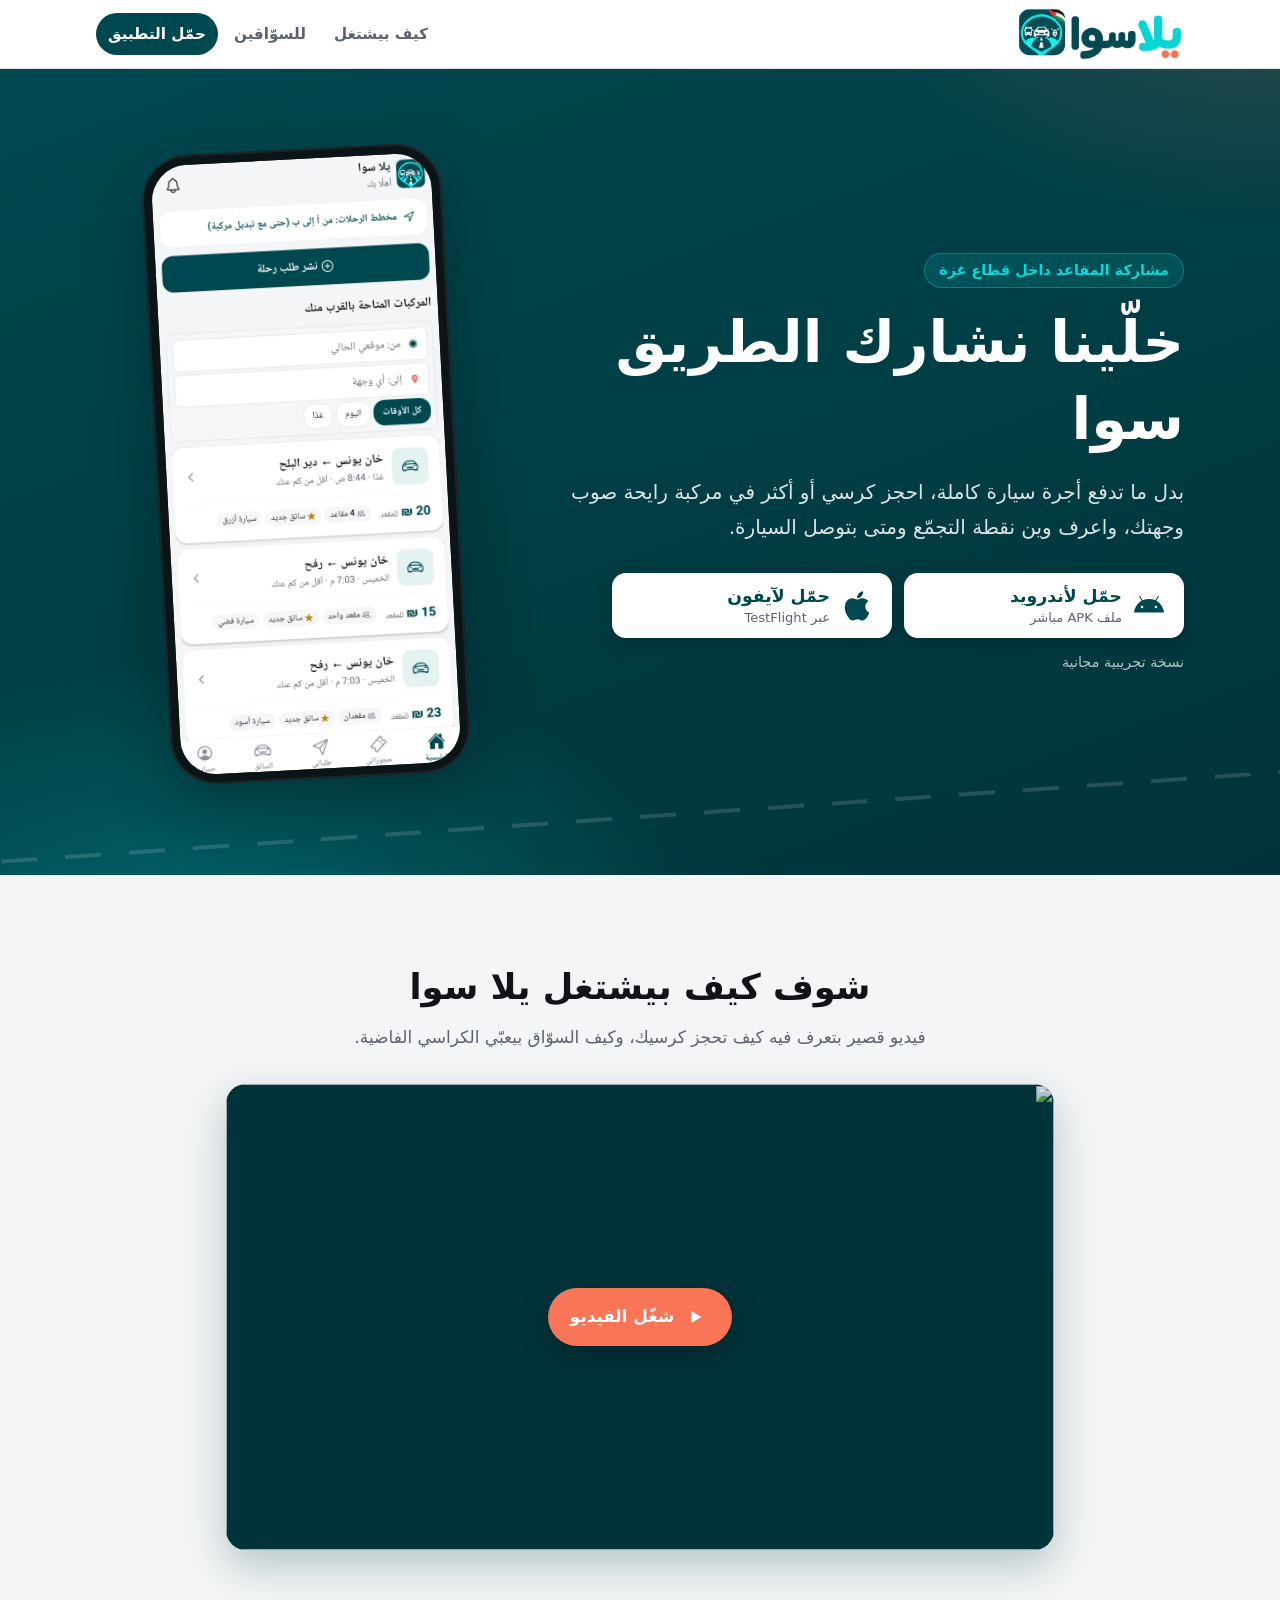
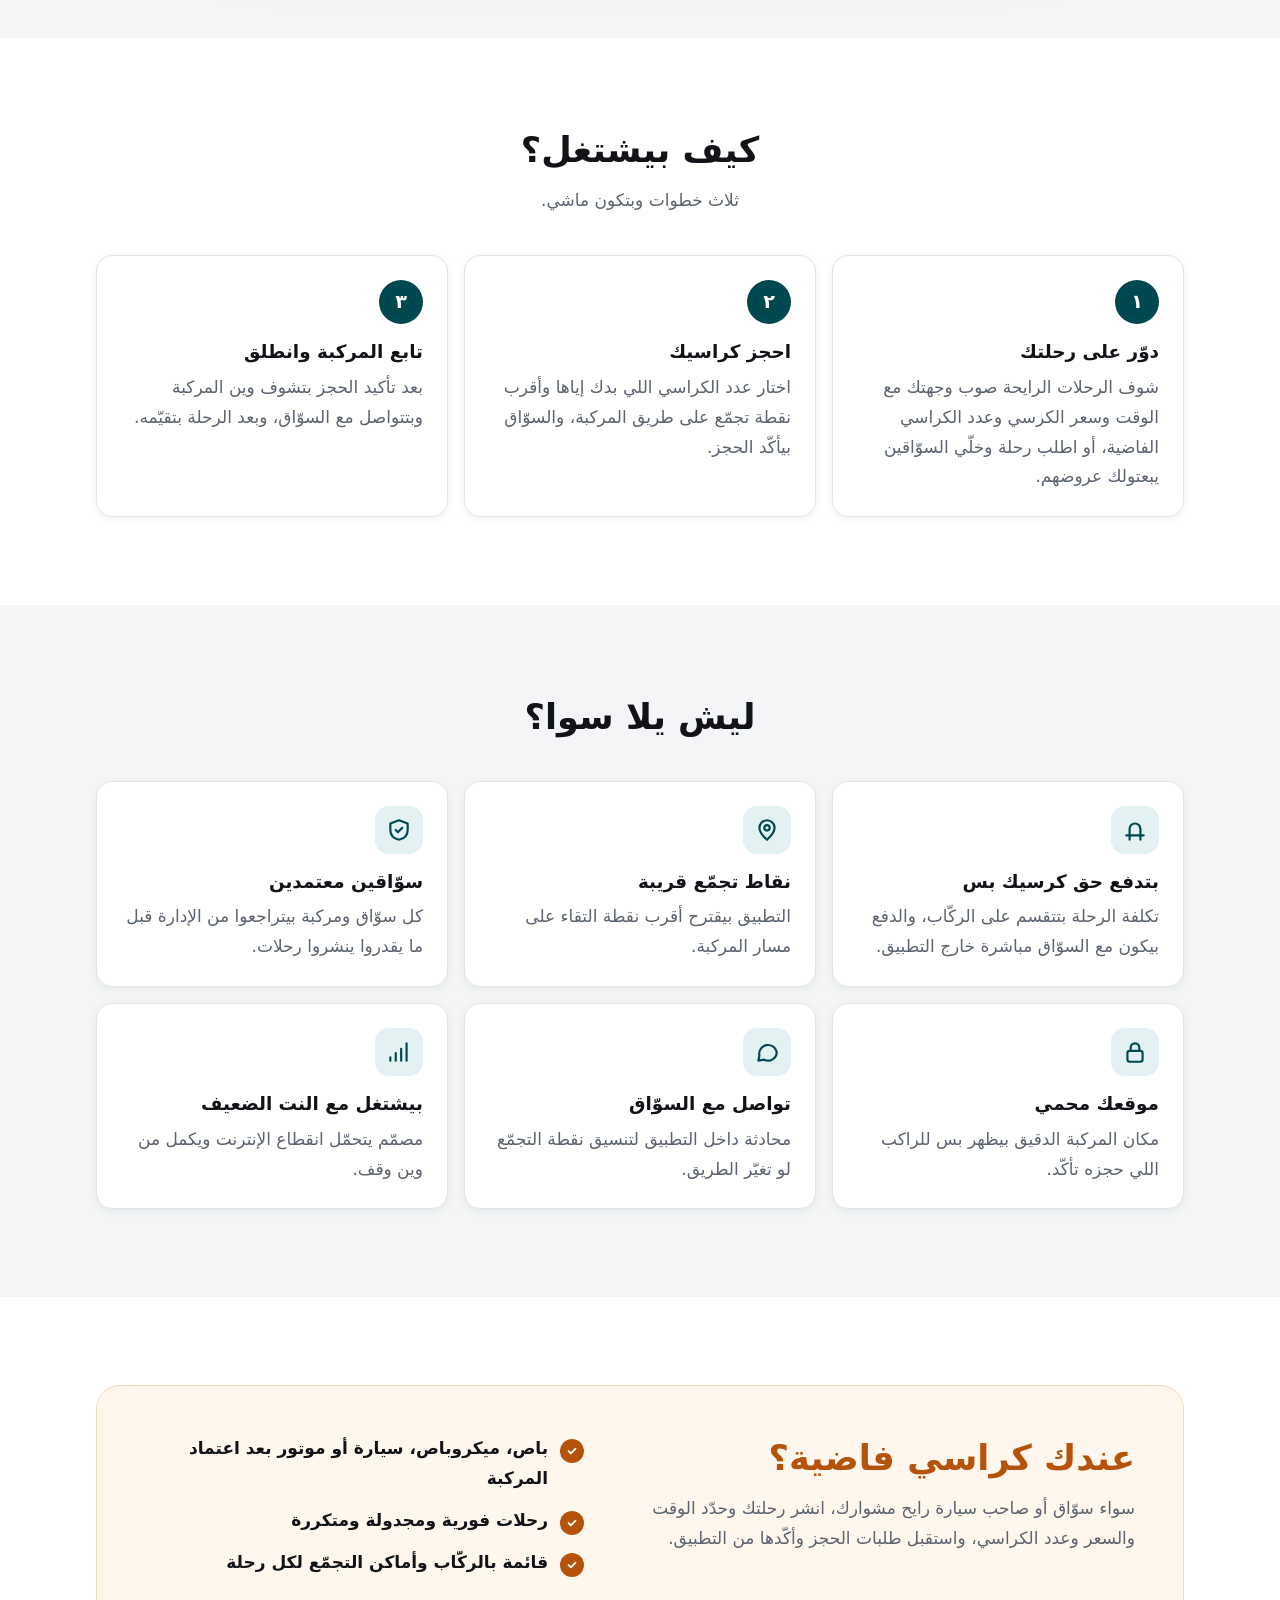
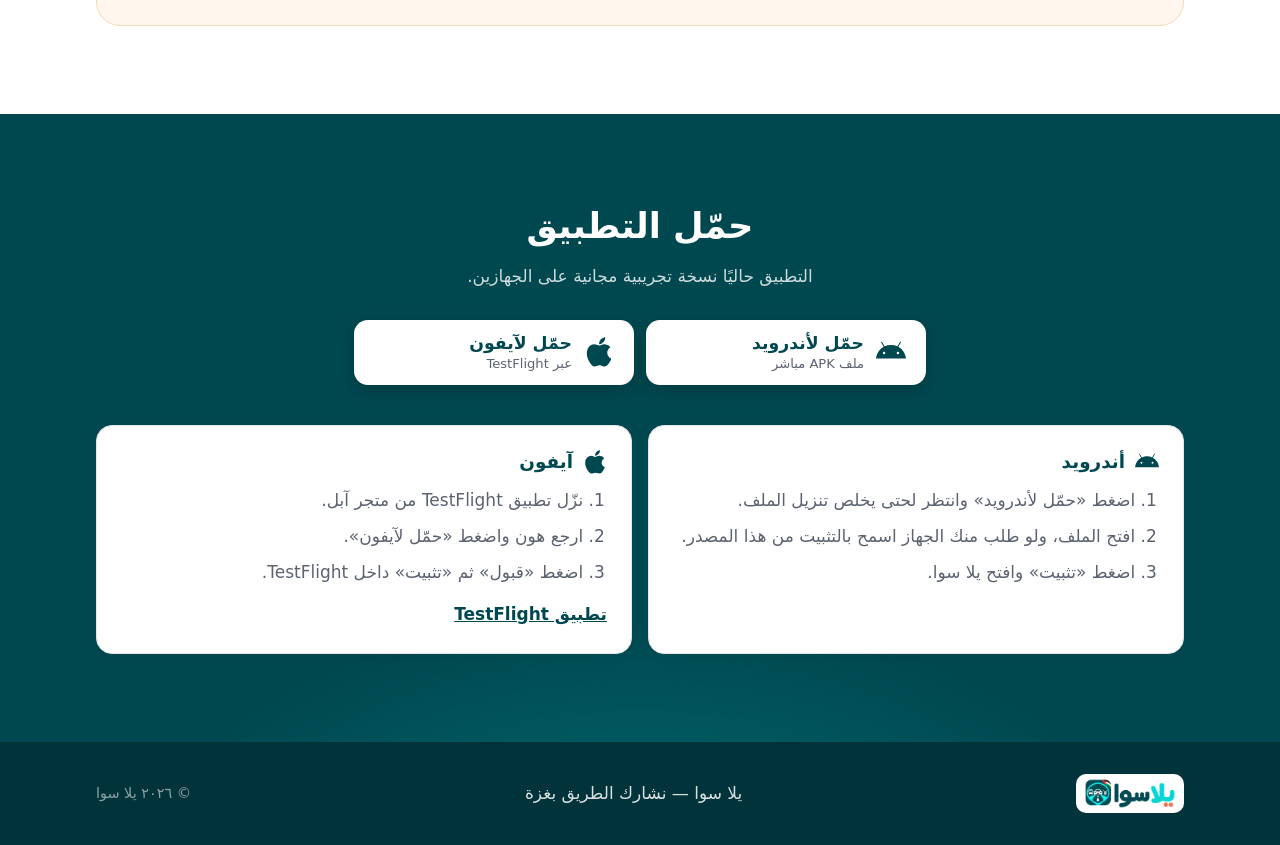
==== index.html @ 4596be57 "Landing page" ====
<!doctype html>
<html lang="ar" dir="rtl">
<head>
  <meta charset="utf-8">
  <meta name="viewport" content="width=device-width, initial-scale=1">
  <title>يلا سوا | شارك الطريق بغزة</title>
  <meta name="description" content="احجز كرسي أو أكثر في سيارة رايحة صوب وجهتك بغزة، وادفع حق كرسيك بس. حمّل تطبيق يلا سوا على أندرويد أو آيفون.">
  <meta name="theme-color" content="#004850">
  <link rel="canonical" href="https://abukamil.github.io/yalla-sawa-download/">
  <meta property="og:type" content="website">
  <meta property="og:locale" content="ar_PS">
  <meta property="og:title" content="يلا سوا | شارك الطريق بغزة">
  <meta property="og:description" content="احجز كرسي أو أكثر في سيارة رايحة صوب وجهتك بغزة، وادفع حق كرسيك بس. حمّل تطبيق يلا سوا على أندرويد أو آيفون.">
  <meta property="og:url" content="https://abukamil.github.io/yalla-sawa-download/">
  <meta property="og:image" content="https://abukamil.github.io/yalla-sawa-download/og.png">
  <meta name="twitter:card" content="summary_large_image">
  <link rel="icon" type="image/png" href="favicon.png">
  <link rel="apple-touch-icon" href="apple-touch-icon.png">
  <link rel="stylesheet" href="styles.css">
  <script src="app.js" defer></script>
</head>
<body>
  <header class="site-header">
    <div class="container header-inner">
      <a class="brand" href="./" aria-label="يلا سوا"><img src="logo.webp" width="168" height="56" alt="يلا سوا"></a>
      <nav class="site-nav" aria-label="حمّل التطبيق">
        <a href="#how">كيف بيشتغل</a>
        <a href="#drivers">للسوّاقين</a>
        <a class="nav-cta" href="#download">حمّل التطبيق</a>
      </nav>
    </div>
  </header>

  <main>
    <section class="hero">
      <div class="container hero-inner">
        <div class="hero-copy">
          <p class="eyebrow">مشاركة المقاعد داخل قطاع غزة</p>
          <h1>خلّينا نشارك الطريق سوا</h1>
          <p class="lead">بدل ما تدفع أجرة سيارة كاملة، احجز كرسي أو أكثر في مركبة رايحة صوب وجهتك، واعرف وين نقطة التجمّع ومتى بتوصل السيارة.</p>
          <div class="downloads" data-location="hero">
      <a class="store-button" href="https://github.com/abukamil/yalla-sawa-download/releases/latest/download/yalla-sawa.apk" rel="noopener">
        <svg class="platform-icon" viewBox="0 40 576 460" aria-hidden="true" focusable="false"><path d="M421 314Q399 312 397 290Q399 268 421 266Q442 268 445 290Q442 312 421 314ZM155 314Q134 312 131 290Q134 268 155 266Q177 268 179 290Q177 312 155 314ZM429 169L477 86Q480 81 478 76Q475 71 469 71Q463 71 460 76L411 161Q352 134 288 134Q224 134 165 161L116 76Q113 71 107 71Q101 71 98 76Q96 81 99 86L147 169Q84 204 46 263Q7 321 0 396H576Q569 321 530 263Q492 204 429 169Z"/></svg>
        <span><strong>حمّل لأندرويد</strong><small>ملف APK مباشر</small></span>
      </a>
      <a class="store-button" href="https://testflight.apple.com/join/pW76NSyu" rel="noopener">
        <svg class="platform-icon" viewBox="0 40 384 460" aria-hidden="true" focusable="false"><path d="M319 281Q318 226 369 196Q340 156 284 151Q267 150 250 155Q233 160 220 165Q204 171 196 172Q185 171 168 164Q144 154 119 152Q75 153 41 186Q6 219 4 286Q4 325 18 367Q25 386 41 416Q57 445 79 468Q101 491 126 492Q142 491 158 484Q176 475 201 474Q225 475 242 483Q258 491 278 492Q302 490 323 469Q344 447 359 420Q374 392 380 373Q335 348 326 317Q317 287 319 281ZM262 117Q281 92 285 72Q288 53 286 44Q268 45 249 55Q231 65 218 79Q191 109 193 151Q232 152 262 117Z"/></svg>
        <span><strong>حمّل لآيفون</strong><small>عبر TestFlight</small></span>
      </a>
    </div>
          <p class="hero-note">نسخة تجريبية مجانية</p>
        </div>
        <div class="hero-visual" aria-hidden="true">
          <div class="phone"><img src="screen.webp" width="600" height="1260" alt="" fetchpriority="high"></div>
        </div>
      </div>
    </section>

    <section class="section video-section" id="video">
      <div class="container narrow">
        <h2>شوف كيف بيشتغل يلا سوا</h2>
        <p class="section-lead">فيديو قصير بتعرف فيه كيف تحجز كرسيك، وكيف السوّاق بيعبّي الكراسي الفاضية.</p>
        <div class="video-frame" data-video-id="iYJ-4JMLsZY" data-title="فيديو تطبيق يلا سوا">
          <img src="https://i.ytimg.com/vi/iYJ-4JMLsZY/hqdefault.jpg" alt="" loading="lazy" width="480" height="360">
          <button type="button" class="play-button">
            <svg viewBox="0 0 24 24" aria-hidden="true" focusable="false"><path d="M8 5.5v13l11-6.5z"/></svg>
            <span>شغّل الفيديو</span>
          </button>
          <noscript><a class="video-fallback" href="https://youtu.be/iYJ-4JMLsZY">شغّل الفيديو</a></noscript>
        </div>
      </div>
    </section>

    <section class="section" id="how">
      <div class="container">
        <h2>كيف بيشتغل؟</h2>
        <p class="section-lead">ثلاث خطوات وبتكون ماشي.</p>
        <ol class="how-steps">
          <li class="card">
            <span class="step-number">١</span>
            <h3>دوّر على رحلتك</h3>
            <p>شوف الرحلات الرايحة صوب وجهتك مع الوقت وسعر الكرسي وعدد الكراسي الفاضية، أو اطلب رحلة وخلّي السوّاقين يبعتولك عروضهم.</p>
          </li>
          <li class="card">
            <span class="step-number">٢</span>
            <h3>احجز كراسيك</h3>
            <p>اختار عدد الكراسي اللي بدك إياها وأقرب نقطة تجمّع على طريق المركبة، والسوّاق بيأكّد الحجز.</p>
          </li>
          <li class="card">
            <span class="step-number">٣</span>
            <h3>تابع المركبة وانطلق</h3>
            <p>بعد تأكيد الحجز بتشوف وين المركبة وبتتواصل مع السوّاق، وبعد الرحلة بتقيّمه.</p>
          </li>
        </ol>
      </div>
    </section>

    <section class="section tinted">
      <div class="container">
        <h2>ليش يلا سوا؟</h2>
        <ul class="feature-grid">
          <li class="card feature">
            <span class="icon-well"><svg class="feature-icon" viewBox="0 0 24 24" aria-hidden="true" focusable="false"><path d="M7 17V11a5 5 0 0 1 10 0v6"/><path d="M4 17h16"/><path d="M7 17v4M17 17v4"/></svg></span>
            <h3>بتدفع حق كرسيك بس</h3>
            <p>تكلفة الرحلة بتتقسم على الركّاب، والدفع بيكون مع السوّاق مباشرة خارج التطبيق.</p>
          </li>
          <li class="card feature">
            <span class="icon-well"><svg class="feature-icon" viewBox="0 0 24 24" aria-hidden="true" focusable="false"><path d="M12 21s-7-6.2-7-11a7 7 0 0 1 14 0c0 4.8-7 11-7 11z"/><circle cx="12" cy="10" r="2.5"/></svg></span>
            <h3>نقاط تجمّع قريبة</h3>
            <p>التطبيق بيقترح أقرب نقطة التقاء على مسار المركبة.</p>
          </li>
          <li class="card feature">
            <span class="icon-well"><svg class="feature-icon" viewBox="0 0 24 24" aria-hidden="true" focusable="false"><path d="M12 3l8 3v6c0 5-3.5 8-8 9-4.5-1-8-4-8-9V6z"/><path d="M9 12l2 2 4-4"/></svg></span>
            <h3>سوّاقين معتمدين</h3>
            <p>كل سوّاق ومركبة بيتراجعوا من الإدارة قبل ما يقدروا ينشروا رحلات.</p>
          </li>
          <li class="card feature">
            <span class="icon-well"><svg class="feature-icon" viewBox="0 0 24 24" aria-hidden="true" focusable="false"><rect x="5" y="11" width="14" height="10" rx="2"/><path d="M8 11V8a4 4 0 0 1 8 0v3"/></svg></span>
            <h3>موقعك محمي</h3>
            <p>مكان المركبة الدقيق بيظهر بس للراكب اللي حجزه تأكّد.</p>
          </li>
          <li class="card feature">
            <span class="icon-well"><svg class="feature-icon" viewBox="0 0 24 24" aria-hidden="true" focusable="false"><path d="M21 12a8 8 0 0 1-11.6 7.1L4 20l1-4.6A8 8 0 1 1 21 12z"/></svg></span>
            <h3>تواصل مع السوّاق</h3>
            <p>محادثة داخل التطبيق لتنسيق نقطة التجمّع لو تغيّر الطريق.</p>
          </li>
          <li class="card feature">
            <span class="icon-well"><svg class="feature-icon" viewBox="0 0 24 24" aria-hidden="true" focusable="false"><path d="M4 20v-3M9 20v-7M14 20V9M19 20V4"/></svg></span>
            <h3>بيشتغل مع النت الضعيف</h3>
            <p>مصمّم يتحمّل انقطاع الإنترنت ويكمل من وين وقف.</p>
          </li>
        </ul>
      </div>
    </section>

    <section class="section" id="drivers">
      <div class="container">
        <div class="drivers-card">
          <div>
            <h2>عندك كراسي فاضية؟</h2>
            <p>سواء سوّاق أو صاحب سيارة رايح مشوارك، انشر رحلتك وحدّد الوقت والسعر وعدد الكراسي، واستقبل طلبات الحجز وأكّدها من التطبيق.</p>
          </div>
          <ul class="check-list">
            <li>باص، ميكروباص، سيارة أو موتور بعد اعتماد المركبة</li>
            <li>رحلات فورية ومجدولة ومتكررة</li>
            <li>قائمة بالركّاب وأماكن التجمّع لكل رحلة</li>
          </ul>
        </div>
      </div>
    </section>

    <section class="section download-section" id="download">
      <div class="container">
        <h2>حمّل التطبيق</h2>
        <p class="section-lead">التطبيق حاليًا نسخة تجريبية مجانية على الجهازين.</p>
        <div class="downloads" data-location="install">
      <a class="store-button" href="https://github.com/abukamil/yalla-sawa-download/releases/latest/download/yalla-sawa.apk" rel="noopener">
        <svg class="platform-icon" viewBox="0 40 576 460" aria-hidden="true" focusable="false"><path d="M421 314Q399 312 397 290Q399 268 421 266Q442 268 445 290Q442 312 421 314ZM155 314Q134 312 131 290Q134 268 155 266Q177 268 179 290Q177 312 155 314ZM429 169L477 86Q480 81 478 76Q475 71 469 71Q463 71 460 76L411 161Q352 134 288 134Q224 134 165 161L116 76Q113 71 107 71Q101 71 98 76Q96 81 99 86L147 169Q84 204 46 263Q7 321 0 396H576Q569 321 530 263Q492 204 429 169Z"/></svg>
        <span><strong>حمّل لأندرويد</strong><small>ملف APK مباشر</small></span>
      </a>
      <a class="store-button" href="https://testflight.apple.com/join/pW76NSyu" rel="noopener">
        <svg class="platform-icon" viewBox="0 40 384 460" aria-hidden="true" focusable="false"><path d="M319 281Q318 226 369 196Q340 156 284 151Q267 150 250 155Q233 160 220 165Q204 171 196 172Q185 171 168 164Q144 154 119 152Q75 153 41 186Q6 219 4 286Q4 325 18 367Q25 386 41 416Q57 445 79 468Q101 491 126 492Q142 491 158 484Q176 475 201 474Q225 475 242 483Q258 491 278 492Q302 490 323 469Q344 447 359 420Q374 392 380 373Q335 348 326 317Q317 287 319 281ZM262 117Q281 92 285 72Q288 53 286 44Q268 45 249 55Q231 65 218 79Q191 109 193 151Q232 152 262 117Z"/></svg>
        <span><strong>حمّل لآيفون</strong><small>عبر TestFlight</small></span>
      </a>
    </div>
        <div class="install-grid">
          <div class="card">
            <h3><svg class="platform-icon" viewBox="0 40 576 460" aria-hidden="true" focusable="false"><path d="M421 314Q399 312 397 290Q399 268 421 266Q442 268 445 290Q442 312 421 314ZM155 314Q134 312 131 290Q134 268 155 266Q177 268 179 290Q177 312 155 314ZM429 169L477 86Q480 81 478 76Q475 71 469 71Q463 71 460 76L411 161Q352 134 288 134Q224 134 165 161L116 76Q113 71 107 71Q101 71 98 76Q96 81 99 86L147 169Q84 204 46 263Q7 321 0 396H576Q569 321 530 263Q492 204 429 169Z"/></svg> أندرويد</h3>
            <ol class="install-steps"><li>اضغط «حمّل لأندرويد» وانتظر لحتى يخلص تنزيل الملف.</li><li>افتح الملف، ولو طلب منك الجهاز اسمح بالتثبيت من هذا المصدر.</li><li>اضغط «تثبيت» وافتح يلا سوا.</li></ol>
          </div>
          <div class="card">
            <h3><svg class="platform-icon" viewBox="0 40 384 460" aria-hidden="true" focusable="false"><path d="M319 281Q318 226 369 196Q340 156 284 151Q267 150 250 155Q233 160 220 165Q204 171 196 172Q185 171 168 164Q144 154 119 152Q75 153 41 186Q6 219 4 286Q4 325 18 367Q25 386 41 416Q57 445 79 468Q101 491 126 492Q142 491 158 484Q176 475 201 474Q225 475 242 483Q258 491 278 492Q302 490 323 469Q344 447 359 420Q374 392 380 373Q335 348 326 317Q317 287 319 281ZM262 117Q281 92 285 72Q288 53 286 44Q268 45 249 55Q231 65 218 79Q191 109 193 151Q232 152 262 117Z"/></svg> آيفون</h3>
            <ol class="install-steps"><li>نزّل تطبيق TestFlight من متجر آبل.</li><li>ارجع هون واضغط «حمّل لآيفون».</li><li>اضغط «قبول» ثم «تثبيت» داخل TestFlight.</li></ol>
            <a class="text-link" href="https://apps.apple.com/app/testflight/id899247664" rel="noopener">تطبيق TestFlight</a>
          </div>
        </div>
      </div>
    </section>
  </main>

  <footer class="site-footer">
    <div class="container footer-inner">
      <img src="logo.webp" width="120" height="40" alt="" loading="lazy">
      <p>يلا سوا — نشارك الطريق بغزة</p>
      <p class="muted">© ٢٠٢٦ يلا سوا</p>
    </div>
  </footer>
</body>
</html>
---- styles.css ----
/* Yalla Sawa landing page. Colors mirror packages/ui/src/tokens.ts. System Arabic fonts only:
   no web-font download on weak connections. */
:root {
  --primary: #004850;
  --primary-deep: #00343a;
  --primary-soft: #e4f1f2;
  --accent: #0ad8d8;
  --coral: #f97557;
  --driver: #b45309;
  --driver-surface: #fff7ed;
  --driver-border: #f5d9b8;
  --canvas: #f3f5f6;
  --surface: #ffffff;
  --border: #e2e4e8;
  --text: #111318;
  --text-2: #5b6270;
  --text-3: #8a919e;
  --radius: 16px;
  --shadow: 0 2px 8px rgba(11, 31, 34, 0.06);
  --shadow-lg: 0 24px 60px rgba(0, 20, 24, 0.35);
}

*,
*::before,
*::after {
  box-sizing: border-box;
}

html {
  scroll-behavior: smooth;
  -webkit-text-size-adjust: 100%;
}

body {
  margin: 0;
  background: var(--surface);
  color: var(--text);
  font-family:
    system-ui,
    -apple-system,
    "SF Arabic",
    "Segoe UI",
    "Noto Sans Arabic",
    Tahoma,
    sans-serif;
  font-size: 17px;
  line-height: 1.75;
}

img,
svg {
  display: block;
  max-width: 100%;
}

a {
  color: inherit;
}

h1,
h2,
h3 {
  line-height: 1.35;
  margin: 0;
}

h2 {
  font-size: clamp(1.6rem, 4vw, 2.2rem);
  text-align: center;
}

h3 {
  font-size: 1.15rem;
}

p {
  margin: 0;
}

.container {
  width: 100%;
  max-width: 1120px;
  margin-inline: auto;
  padding-inline: 16px;
}

.narrow {
  max-width: 860px;
}

/* Header */
.site-header {
  position: sticky;
  top: 0;
  z-index: 10;
  background: rgba(255, 255, 255, 0.92);
  backdrop-filter: saturate(180%) blur(12px);
  -webkit-backdrop-filter: saturate(180%) blur(12px);
  border-bottom: 1px solid var(--border);
}

.header-inner {
  display: flex;
  align-items: center;
  justify-content: space-between;
  gap: 16px;
  min-height: 68px;
}

.brand img {
  width: 132px;
  height: auto;
}

.site-nav {
  display: flex;
  align-items: center;
  gap: 4px;
}

.site-nav a {
  text-decoration: none;
  color: var(--text-2);
  font-weight: 600;
  font-size: 0.95rem;
  padding: 8px 12px;
  border-radius: 999px;
}

.site-nav a:hover {
  color: var(--primary);
  background: var(--primary-soft);
}

.site-nav a:not(.nav-cta) {
  display: none;
}

.site-nav .nav-cta {
  background: var(--primary);
  color: #fff;
}

.site-nav .nav-cta:hover {
  background: var(--primary-deep);
  color: #fff;
}

/* Hero */
.hero {
  position: relative;
  overflow: hidden;
  color: #fff;
  background:
    radial-gradient(900px 500px at 15% 110%, rgba(10, 216, 216, 0.28), transparent 60%),
    radial-gradient(700px 400px at 100% -10%, rgba(249, 117, 87, 0.18), transparent 60%),
    linear-gradient(160deg, var(--primary) 0%, var(--primary-deep) 100%);
}

.hero::after {
  /* faint dashed road line running through the hero */
  content: "";
  position: absolute;
  inset-inline: -10%;
  bottom: 56px;
  height: 4px;
  background: repeating-linear-gradient(
    90deg,
    rgba(255, 255, 255, 0.14) 0 36px,
    transparent 36px 64px
  );
  transform: rotate(-4deg);
  pointer-events: none;
}

.hero-inner {
  position: relative;
  z-index: 1;
  display: grid;
  gap: 40px;
  padding-block: 48px 64px;
}

.eyebrow {
  display: inline-block;
  font-size: 0.9rem;
  font-weight: 700;
  color: var(--accent);
  background: rgba(10, 216, 216, 0.12);
  border: 1px solid rgba(10, 216, 216, 0.35);
  border-radius: 999px;
  padding: 4px 14px;
  margin-bottom: 16px;
}

.hero h1 {
  font-size: clamp(2.1rem, 7vw, 3.6rem);
  font-weight: 800;
  letter-spacing: 0;
}

.hero .lead {
  margin-top: 16px;
  font-size: clamp(1.05rem, 2.4vw, 1.25rem);
  color: rgba(255, 255, 255, 0.86);
  max-width: 36em;
}

.hero-note {
  margin-top: 12px;
  font-size: 0.9rem;
  color: rgba(255, 255, 255, 0.7);
}

.downloads {
  display: flex;
  flex-wrap: wrap;
  gap: 12px;
  margin-top: 28px;
}

.store-button {
  display: inline-flex;
  align-items: center;
  gap: 12px;
  min-width: 200px;
  flex: 1 1 200px;
  max-width: 280px;
  padding: 12px 20px;
  border-radius: 14px;
  background: #fff;
  color: var(--primary);
  text-decoration: none;
  box-shadow: 0 6px 18px rgba(0, 0, 0, 0.18);
  transition:
    transform 0.15s ease,
    box-shadow 0.15s ease;
}

.store-button:hover {
  transform: translateY(-2px);
  box-shadow: 0 10px 26px rgba(0, 0, 0, 0.24);
}

.store-button:focus-visible,
.play-button:focus-visible,
.site-nav a:focus-visible {
  outline: 3px solid var(--accent);
  outline-offset: 3px;
}

.store-button span {
  display: flex;
  flex-direction: column;
  line-height: 1.35;
}

.store-button strong {
  font-size: 1.08rem;
}

.store-button small {
  font-size: 0.82rem;
  color: var(--text-2);
}

.platform-icon {
  width: 30px;
  height: 30px;
  flex: none;
  fill: currentColor;
}

.hero-visual {
  display: flex;
  justify-content: center;
}

.phone {
  width: min(300px, 78vw);
  aspect-ratio: 600 / 1260;
  padding: 10px;
  border-radius: 46px;
  background: #0b1416;
  box-shadow:
    var(--shadow-lg),
    inset 0 0 0 2px rgba(255, 255, 255, 0.08);
  transform: rotate(-3deg);
}

.phone img {
  width: 100%;
  height: 100%;
  object-fit: cover;
  border-radius: 36px;
  background: var(--canvas);
}

/* Sections */
.section {
  padding-block: 64px;
}

.tinted {
  background: var(--canvas);
}

.section-lead {
  text-align: center;
  color: var(--text-2);
  margin: 12px auto 0;
  max-width: 40em;
}

.card {
  background: var(--surface);
  border: 1px solid var(--border);
  border-radius: var(--radius);
  box-shadow: var(--shadow);
  padding: 24px;
}

.card p {
  color: var(--text-2);
  margin-top: 8px;
}

/* Video */
.video-section {
  background: var(--canvas);
}

.video-frame {
  position: relative;
  margin-top: 32px;
  aspect-ratio: 16 / 9;
  border-radius: 20px;
  overflow: hidden;
  background: var(--primary-deep);
  box-shadow: 0 16px 40px rgba(0, 52, 58, 0.25);
}

.video-frame img,
.video-frame iframe {
  position: absolute;
  inset: 0;
  width: 100%;
  height: 100%;
  border: 0;
  object-fit: cover;
}

.video-frame img {
  opacity: 0.85;
}

.play-button {
  position: absolute;
  inset: 0;
  margin: auto;
  width: fit-content;
  height: fit-content;
  display: inline-flex;
  align-items: center;
  gap: 10px;
  padding: 14px 26px 14px 22px;
  border: 0;
  border-radius: 999px;
  background: var(--coral);
  color: #fff;
  font: inherit;
  font-weight: 700;
  font-size: 1.05rem;
  cursor: pointer;
  box-shadow: 0 10px 30px rgba(0, 0, 0, 0.3);
  transition: transform 0.15s ease;
}

.play-button:hover {
  transform: scale(1.05);
}

.play-button svg {
  width: 22px;
  height: 22px;
  fill: currentColor;
}

.video-fallback {
  position: absolute;
  inset-inline: 0;
  bottom: 16px;
  text-align: center;
  color: #fff;
}

/* How it works */
.how-steps {
  list-style: none;
  margin: 40px 0 0;
  padding: 0;
  display: grid;
  gap: 16px;
}

.step-number {
  display: grid;
  place-items: center;
  width: 44px;
  height: 44px;
  border-radius: 50%;
  background: var(--primary);
  color: #fff;
  font-weight: 800;
  font-size: 1.2rem;
  margin-bottom: 16px;
}

/* Features */
.feature-grid {
  list-style: none;
  margin: 40px 0 0;
  padding: 0;
  display: grid;
  gap: 16px;
}

.icon-well {
  display: grid;
  place-items: center;
  width: 48px;
  height: 48px;
  border-radius: 14px;
  background: var(--primary-soft);
  color: var(--primary);
  margin-bottom: 16px;
}

.feature-icon {
  width: 26px;
  height: 26px;
  fill: none;
  stroke: currentColor;
  stroke-width: 2;
  stroke-linecap: round;
  stroke-linejoin: round;
}

/* Drivers */
.drivers-card {
  display: grid;
  gap: 24px;
  padding: 32px 24px;
  border-radius: 24px;
  background: var(--driver-surface);
  border: 1px solid var(--driver-border);
}

.drivers-card h2 {
  text-align: start;
  color: var(--driver);
}

.drivers-card p {
  margin-top: 12px;
  color: var(--text-2);
}

.check-list {
  list-style: none;
  margin: 0;
  padding: 0;
  display: grid;
  gap: 12px;
  align-content: center;
}

.check-list li {
  position: relative;
  padding-inline-start: 36px;
  font-weight: 600;
}

.check-list li::before {
  content: "";
  position: absolute;
  inset-inline-start: 0;
  top: 0.3em;
  width: 24px;
  height: 24px;
  border-radius: 50%;
  background: var(--driver)
    url("data:image/svg+xml,%3Csvg xmlns='http://www.w3.org/2000/svg' viewBox='0 0 24 24' fill='none' stroke='white' stroke-width='3' stroke-linecap='round' stroke-linejoin='round'%3E%3Cpath d='M6 12l4 4 8-8'/%3E%3C/svg%3E")
    center / 14px no-repeat;
}

/* Download */
.download-section {
  background:
    radial-gradient(700px 360px at 50% 120%, rgba(10, 216, 216, 0.22), transparent 70%),
    var(--primary);
  color: #fff;
}

.download-section .section-lead {
  color: rgba(255, 255, 255, 0.8);
}

.download-section .downloads {
  justify-content: center;
}

.install-grid {
  display: grid;
  gap: 16px;
  margin-top: 40px;
}

.install-grid .card {
  color: var(--text);
}

.install-grid h3 {
  display: flex;
  align-items: center;
  gap: 10px;
  color: var(--primary);
}

.install-grid h3 .platform-icon {
  width: 24px;
  height: 24px;
}

.install-steps {
  margin: 12px 0 0;
  padding-inline-start: 1.4em;
  color: var(--text-2);
}

.install-steps li + li {
  margin-top: 6px;
}

.text-link {
  display: inline-block;
  margin-top: 12px;
  color: var(--primary);
  font-weight: 700;
}

/* Footer */
.site-footer {
  background: var(--primary-deep);
  color: rgba(255, 255, 255, 0.85);
  padding-block: 32px;
}

.footer-inner {
  display: flex;
  flex-wrap: wrap;
  align-items: center;
  justify-content: space-between;
  gap: 12px 24px;
}

.footer-inner img {
  width: 108px;
  height: auto;
  background: #fff;
  border-radius: 10px;
  padding: 4px 8px;
}

.muted {
  color: rgba(255, 255, 255, 0.55);
  font-size: 0.9rem;
}

/* Wider screens */
@media (min-width: 640px) {
  .how-steps,
  .install-grid {
    grid-template-columns: repeat(2, 1fr);
  }
  .feature-grid {
    grid-template-columns: repeat(2, 1fr);
  }
}

@media (min-width: 900px) {
  .site-nav a:not(.nav-cta) {
    display: inline-block;
  }
  .brand img {
    width: 168px;
  }
  .hero-inner {
    grid-template-columns: 1.2fr 0.8fr;
    align-items: center;
    padding-block: 80px 96px;
  }
  .how-steps,
  .feature-grid {
    grid-template-columns: repeat(3, 1fr);
  }
  .drivers-card {
    grid-template-columns: 1.2fr 1fr;
    padding: 48px;
  }
  .section {
    padding-block: 88px;
  }
}

@media (prefers-reduced-motion: reduce) {
  html {
    scroll-behavior: auto;
  }
  .store-button,
  .play-button {
    transition: none;
  }
}
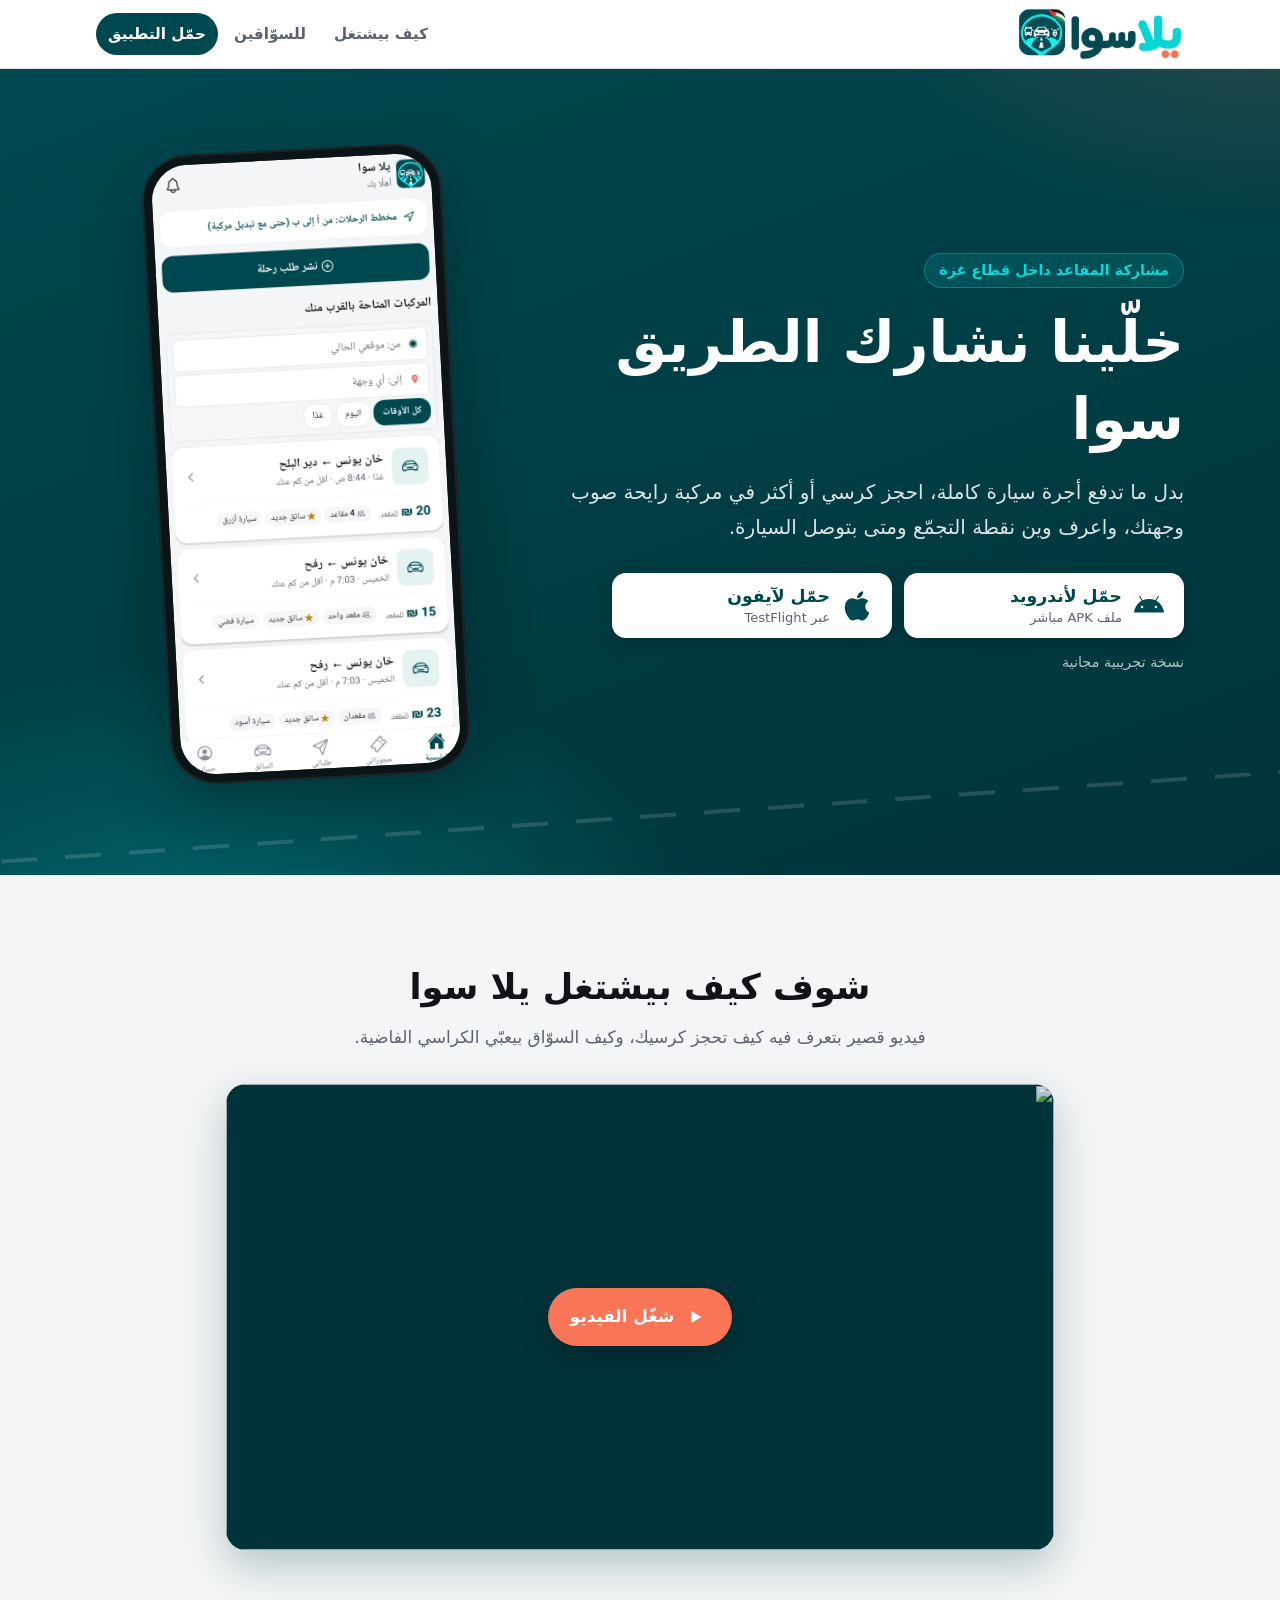
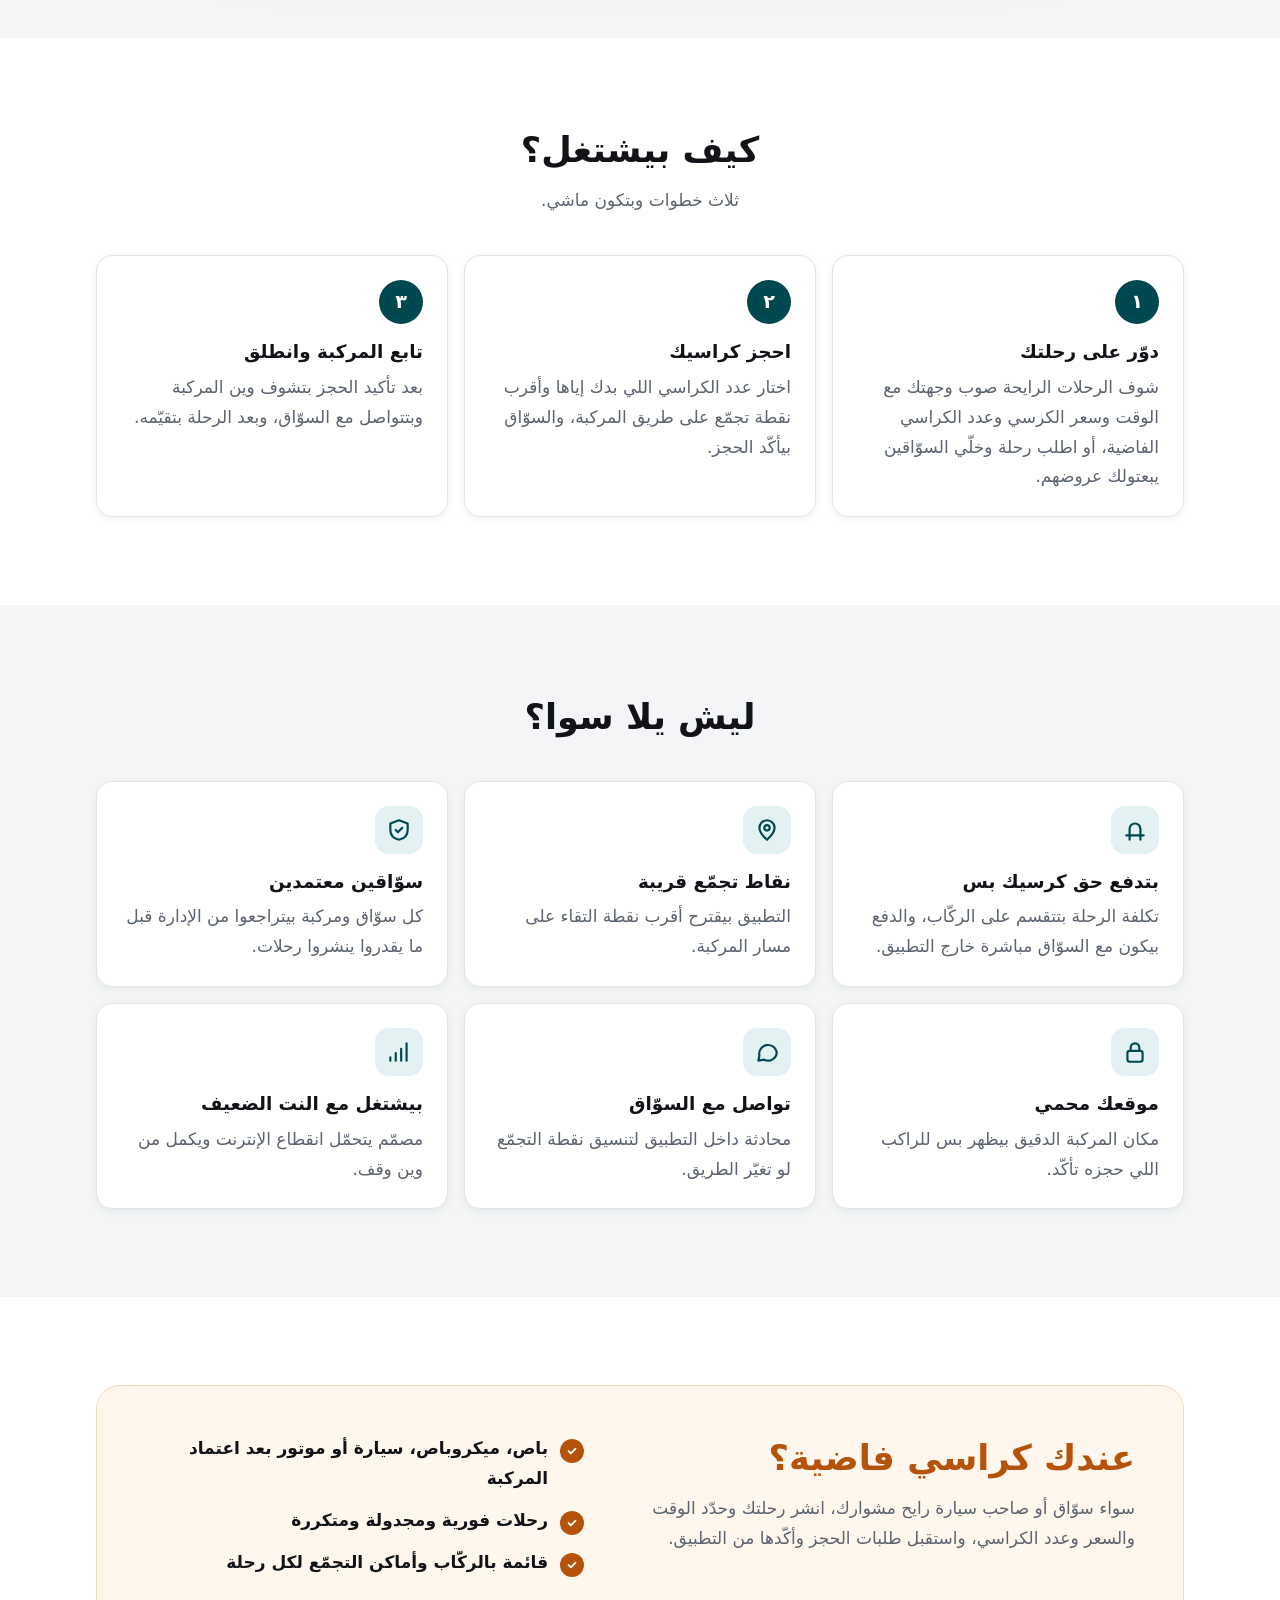
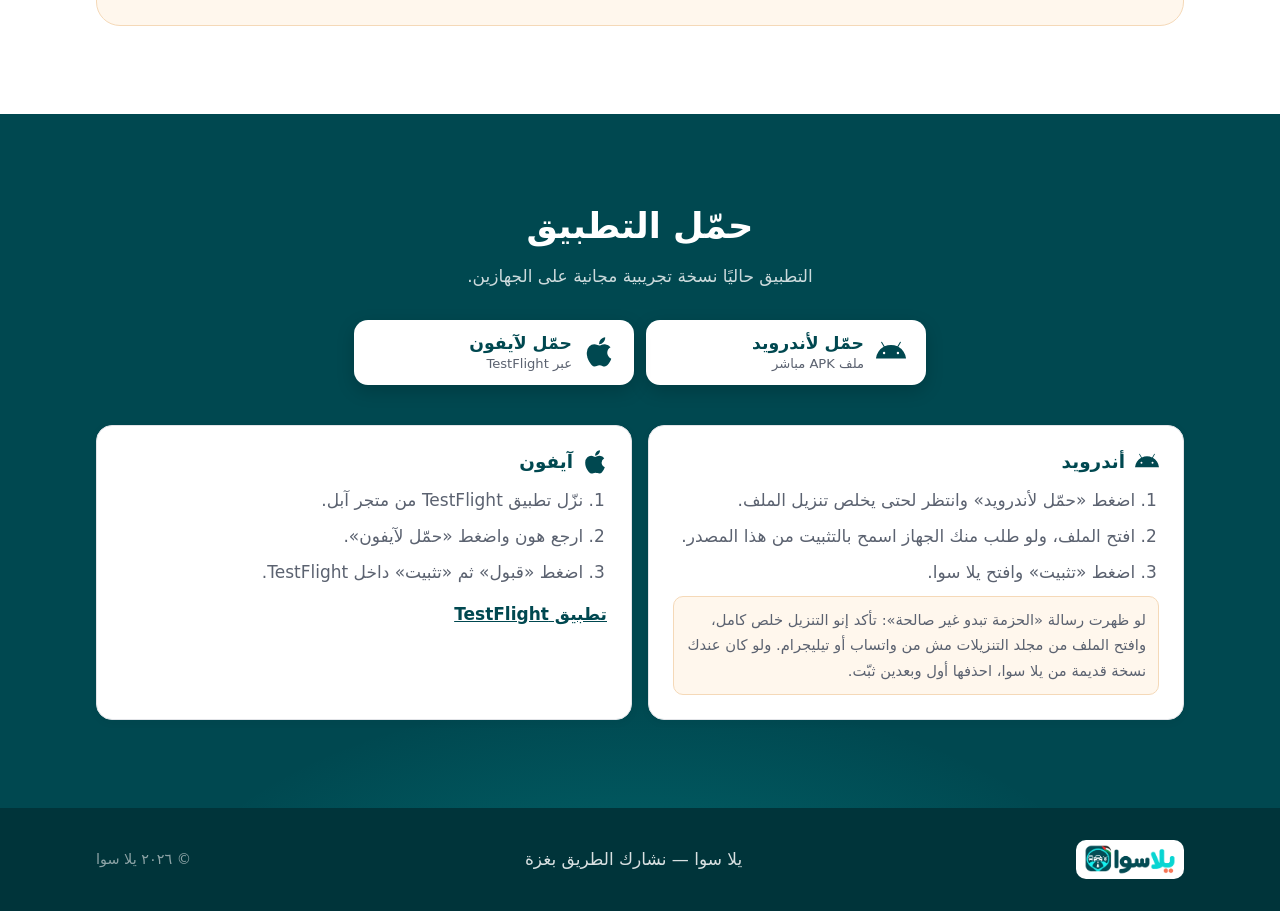
==== commit 2f204484: "Landing page: install troubleshooting note" ====
--- a/index.html
+++ b/index.html
@@ -167,6 +167,7 @@
           <div class="card">
             <h3><svg class="platform-icon" viewBox="0 40 576 460" aria-hidden="true" focusable="false"><path d="M421 314Q399 312 397 290Q399 268 421 266Q442 268 445 290Q442 312 421 314ZM155 314Q134 312 131 290Q134 268 155 266Q177 268 179 290Q177 312 155 314ZM429 169L477 86Q480 81 478 76Q475 71 469 71Q463 71 460 76L411 161Q352 134 288 134Q224 134 165 161L116 76Q113 71 107 71Q101 71 98 76Q96 81 99 86L147 169Q84 204 46 263Q7 321 0 396H576Q569 321 530 263Q492 204 429 169Z"/></svg> أندرويد</h3>
             <ol class="install-steps"><li>اضغط «حمّل لأندرويد» وانتظر لحتى يخلص تنزيل الملف.</li><li>افتح الملف، ولو طلب منك الجهاز اسمح بالتثبيت من هذا المصدر.</li><li>اضغط «تثبيت» وافتح يلا سوا.</li></ol>
+            <p class="install-note">لو ظهرت رسالة «الحزمة تبدو غير صالحة»: تأكد إنو التنزيل خلص كامل، وافتح الملف من مجلد التنزيلات مش من واتساب أو تيليجرام. ولو كان عندك نسخة قديمة من يلا سوا، احذفها أول وبعدين ثبّت.</p>
           </div>
           <div class="card">
             <h3><svg class="platform-icon" viewBox="0 40 384 460" aria-hidden="true" focusable="false"><path d="M319 281Q318 226 369 196Q340 156 284 151Q267 150 250 155Q233 160 220 165Q204 171 196 172Q185 171 168 164Q144 154 119 152Q75 153 41 186Q6 219 4 286Q4 325 18 367Q25 386 41 416Q57 445 79 468Q101 491 126 492Q142 491 158 484Q176 475 201 474Q225 475 242 483Q258 491 278 492Q302 490 323 469Q344 447 359 420Q374 392 380 373Q335 348 326 317Q317 287 319 281ZM262 117Q281 92 285 72Q288 53 286 44Q268 45 249 55Q231 65 218 79Q191 109 193 151Q232 152 262 117Z"/></svg> آيفون</h3>
--- a/styles.css
+++ b/styles.css
@@ -622,3 +622,13 @@
     transition: none;
   }
 }
+
+.install-note {
+  margin-top: 12px;
+  padding: 10px 12px;
+  border-radius: 10px;
+  background: var(--driver-surface);
+  border: 1px solid var(--driver-border);
+  font-size: 0.92rem;
+  color: var(--text-2);
+}
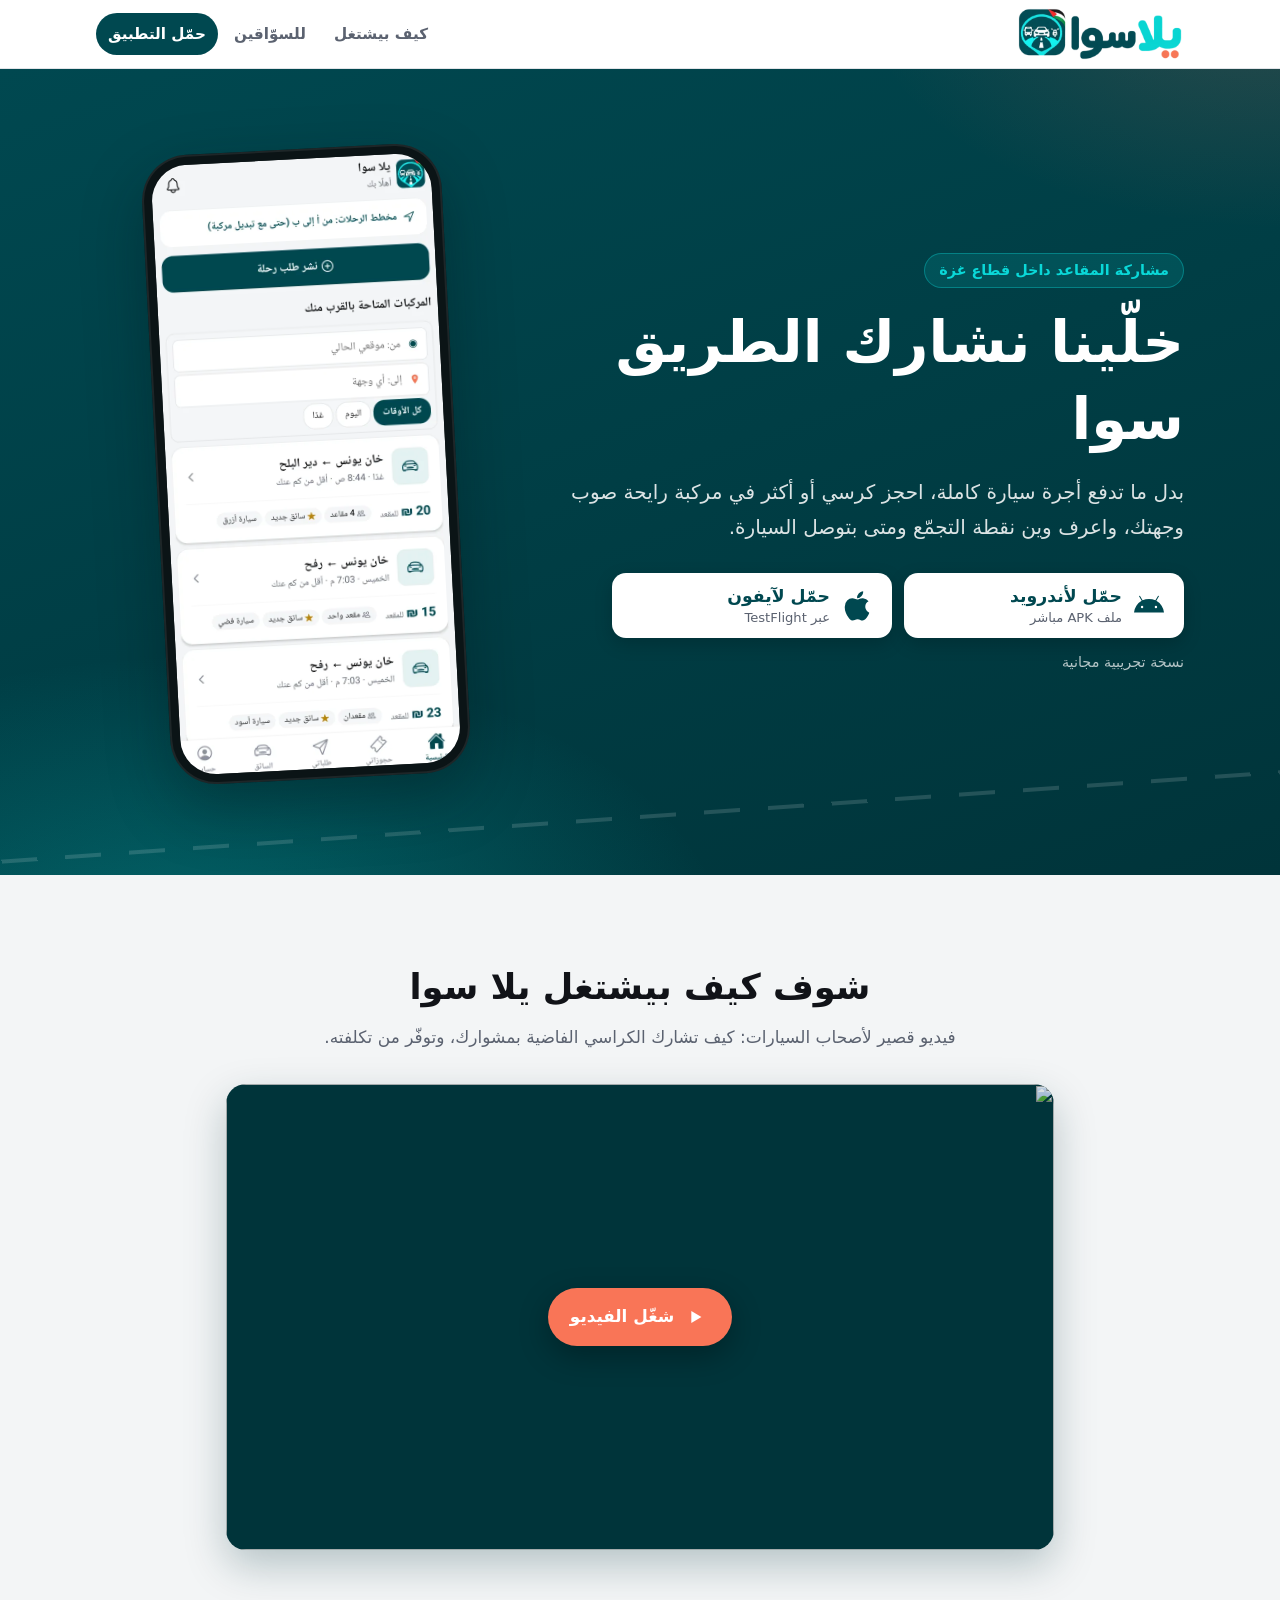
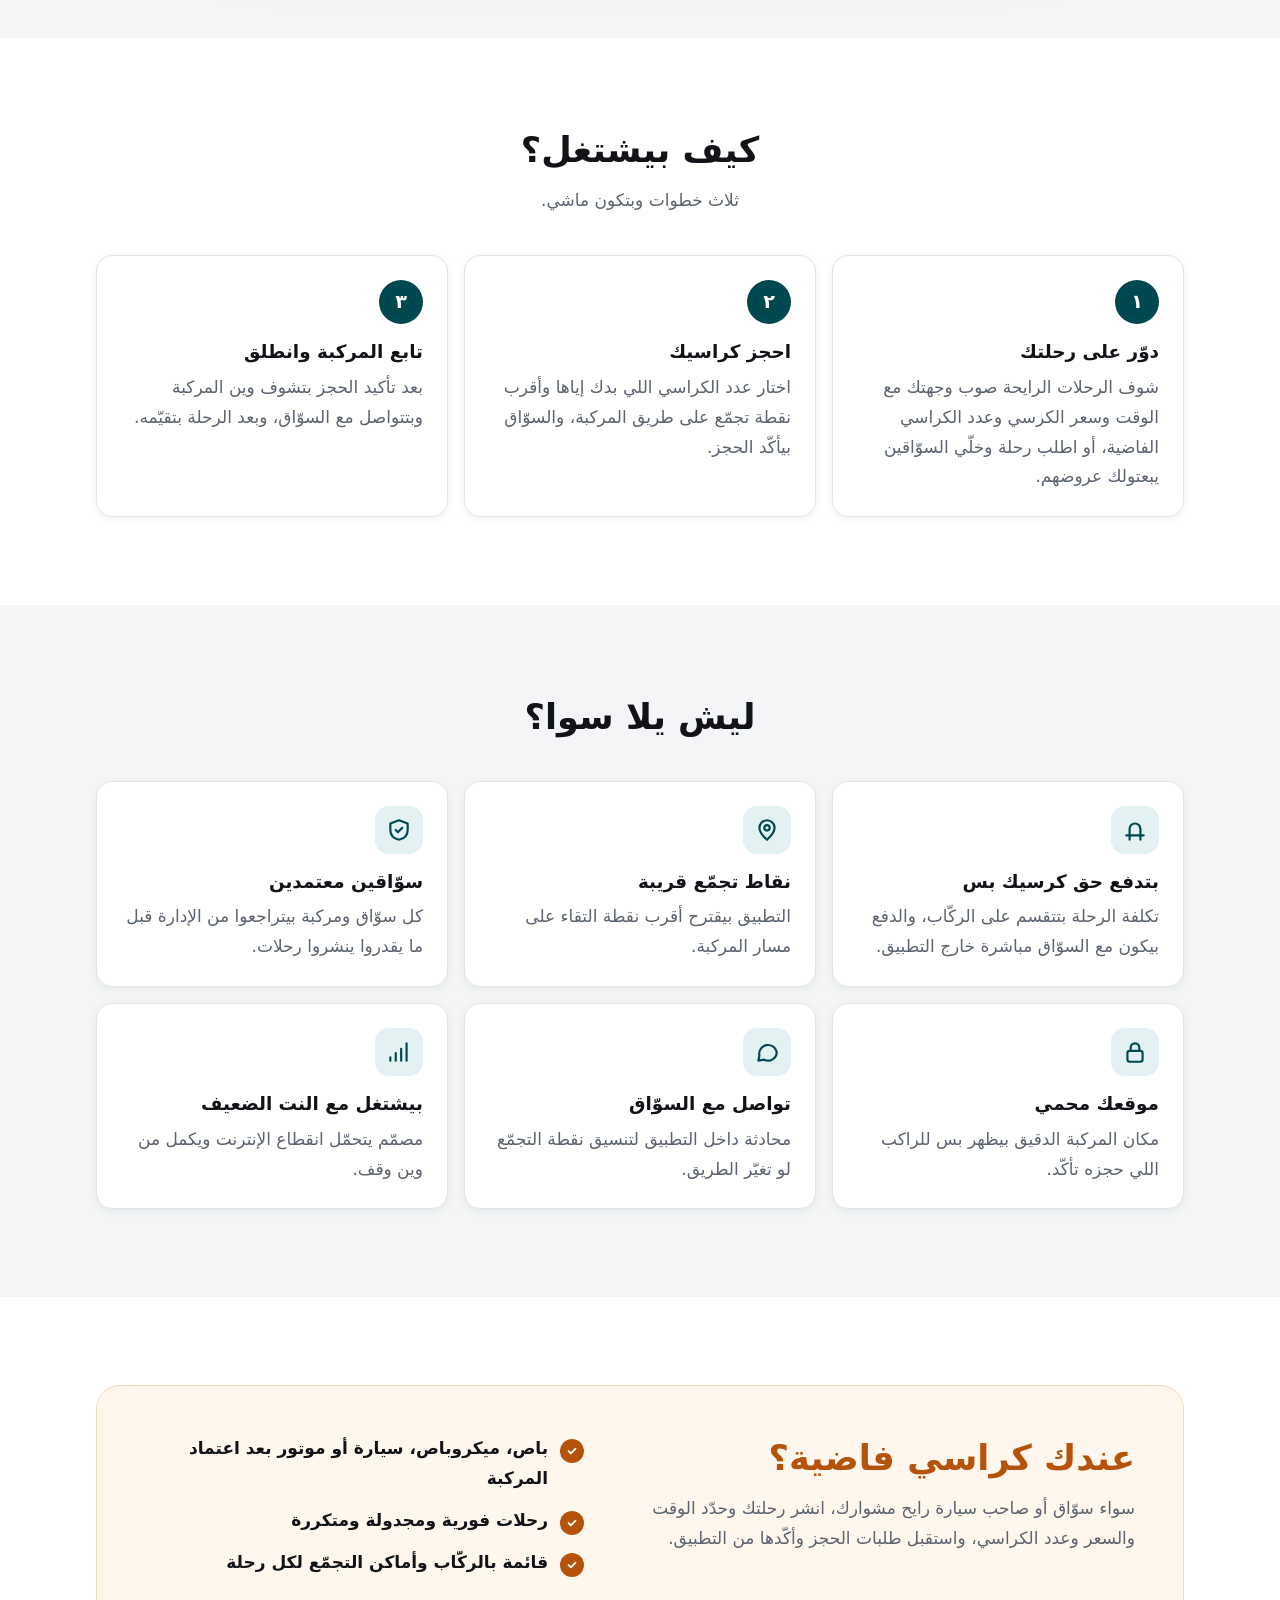
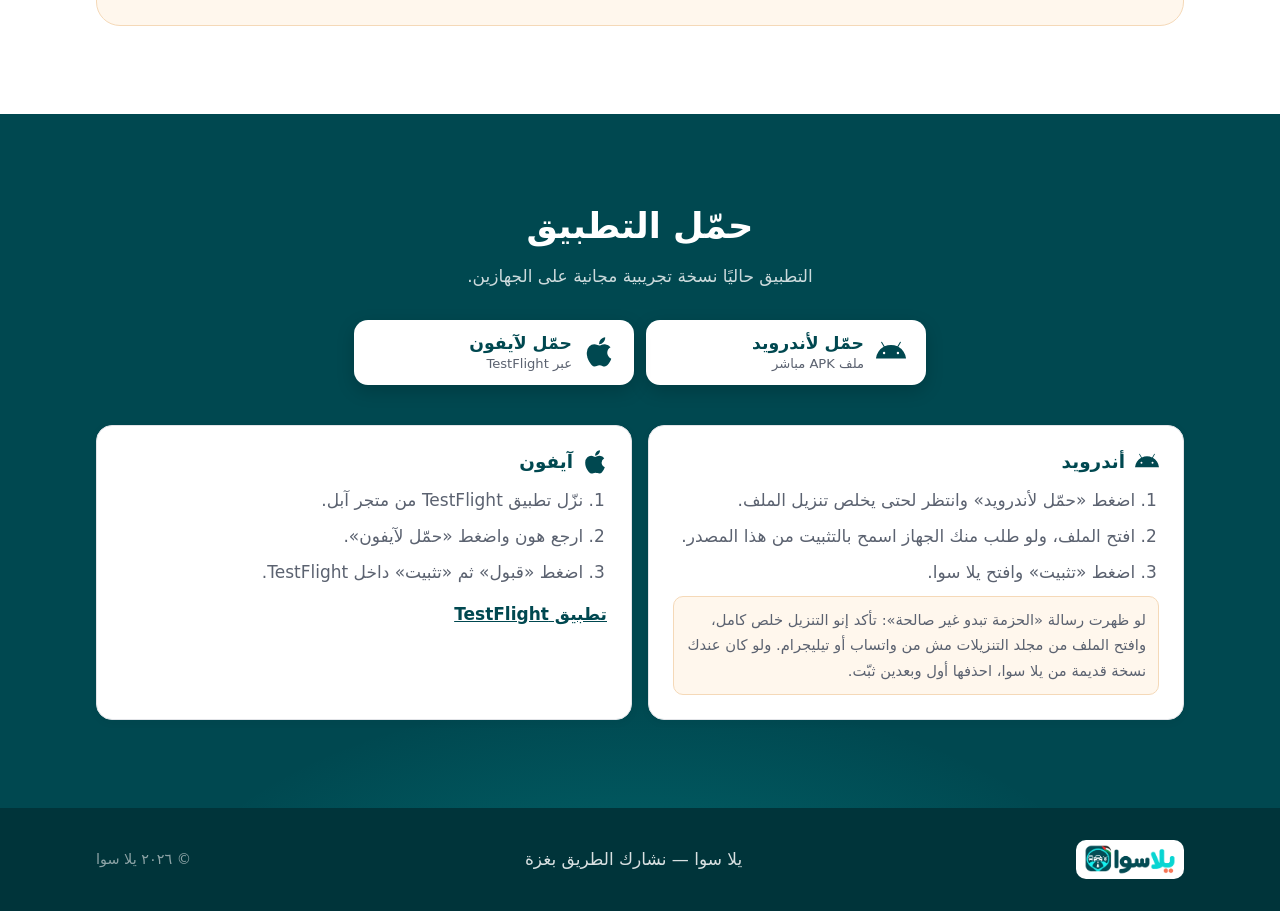
==== commit 50139c2f: "Landing page: new car-owner seat-sharing video" ====
--- a/index.html
+++ b/index.html
@@ -59,14 +59,14 @@
     <section class="section video-section" id="video">
       <div class="container narrow">
         <h2>شوف كيف بيشتغل يلا سوا</h2>
-        <p class="section-lead">فيديو قصير بتعرف فيه كيف تحجز كرسيك، وكيف السوّاق بيعبّي الكراسي الفاضية.</p>
-        <div class="video-frame" data-video-id="iYJ-4JMLsZY" data-title="فيديو تطبيق يلا سوا">
-          <img src="https://i.ytimg.com/vi/iYJ-4JMLsZY/hqdefault.jpg" alt="" loading="lazy" width="480" height="360">
+        <p class="section-lead">فيديو قصير لأصحاب السيارات: كيف تشارك الكراسي الفاضية بمشوارك، وتوفّر من تكلفته.</p>
+        <div class="video-frame" data-video-id="taEtm3AaAgA" data-title="فيديو تطبيق يلا سوا">
+          <img src="https://i.ytimg.com/vi/taEtm3AaAgA/hqdefault.jpg" alt="" loading="lazy" width="480" height="360">
           <button type="button" class="play-button">
             <svg viewBox="0 0 24 24" aria-hidden="true" focusable="false"><path d="M8 5.5v13l11-6.5z"/></svg>
             <span>شغّل الفيديو</span>
           </button>
-          <noscript><a class="video-fallback" href="https://youtu.be/iYJ-4JMLsZY">شغّل الفيديو</a></noscript>
+          <noscript><a class="video-fallback" href="https://youtu.be/taEtm3AaAgA">شغّل الفيديو</a></noscript>
         </div>
       </div>
     </section>
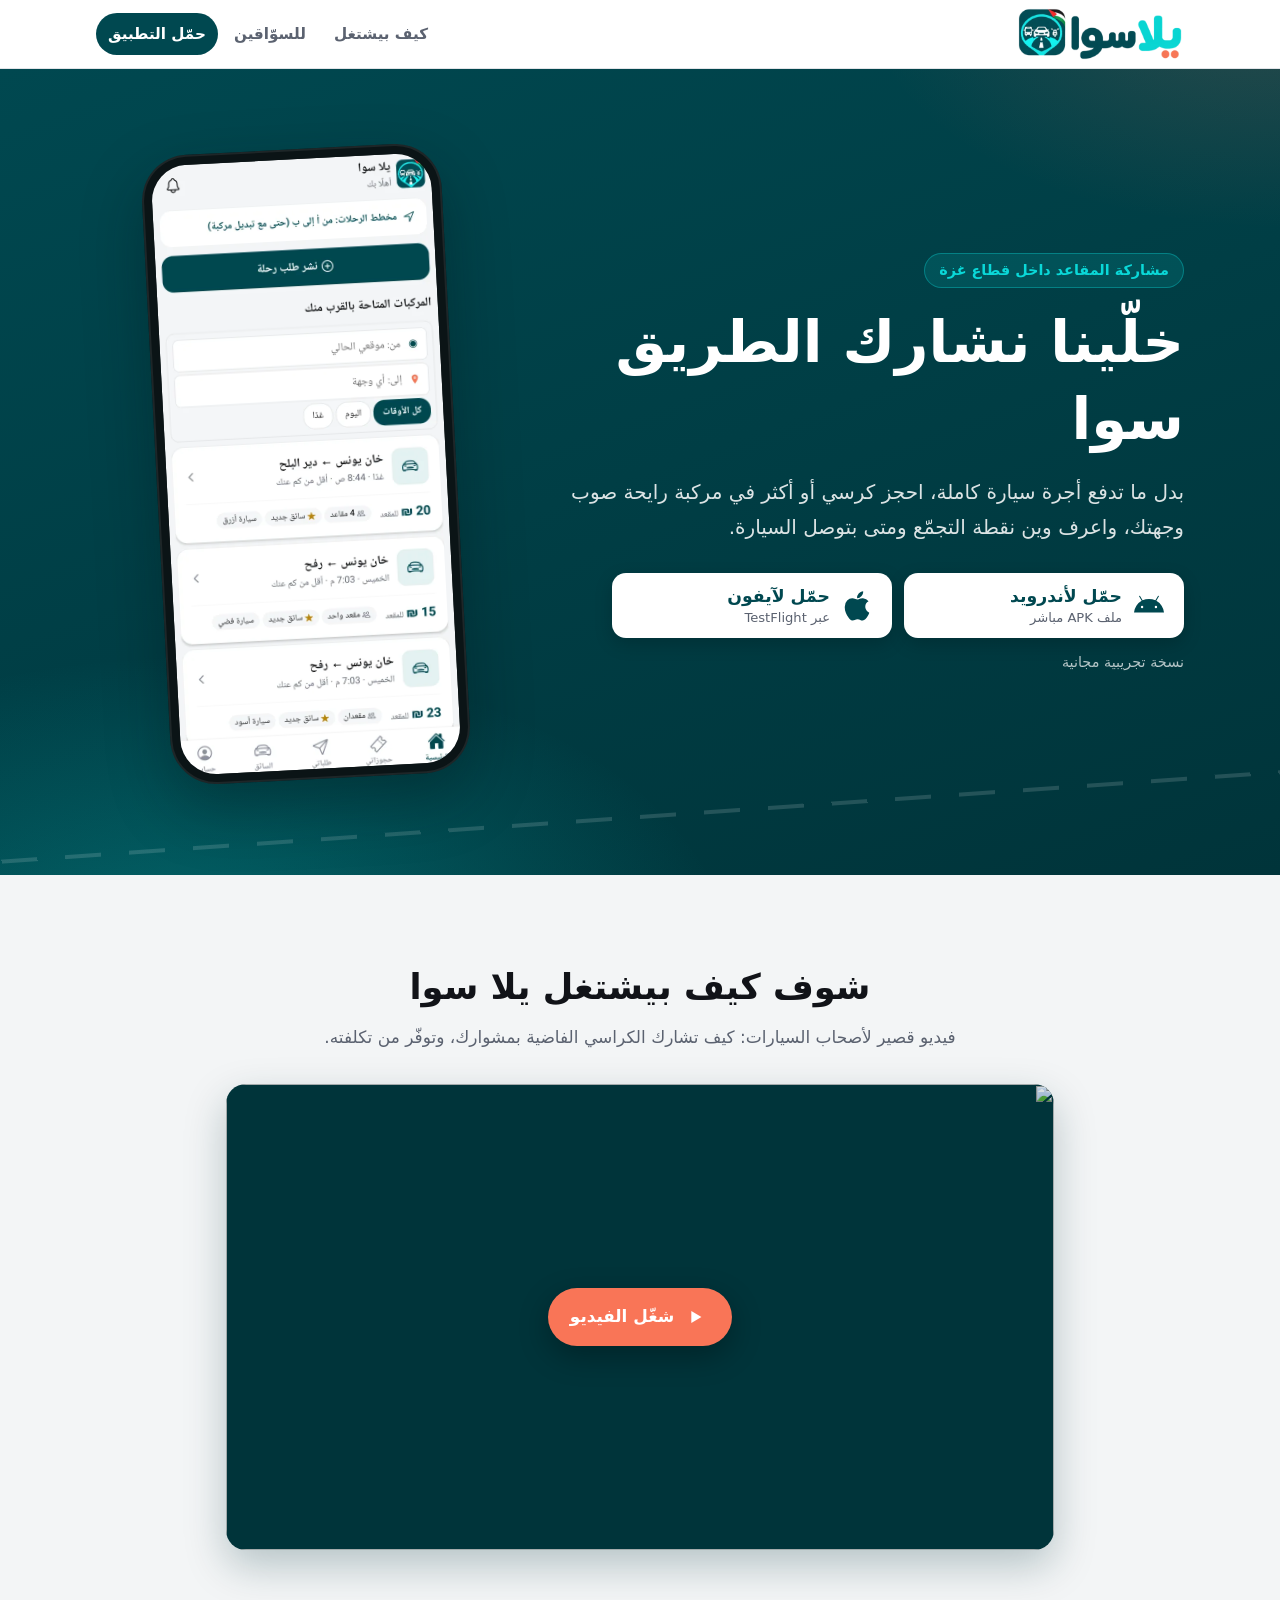
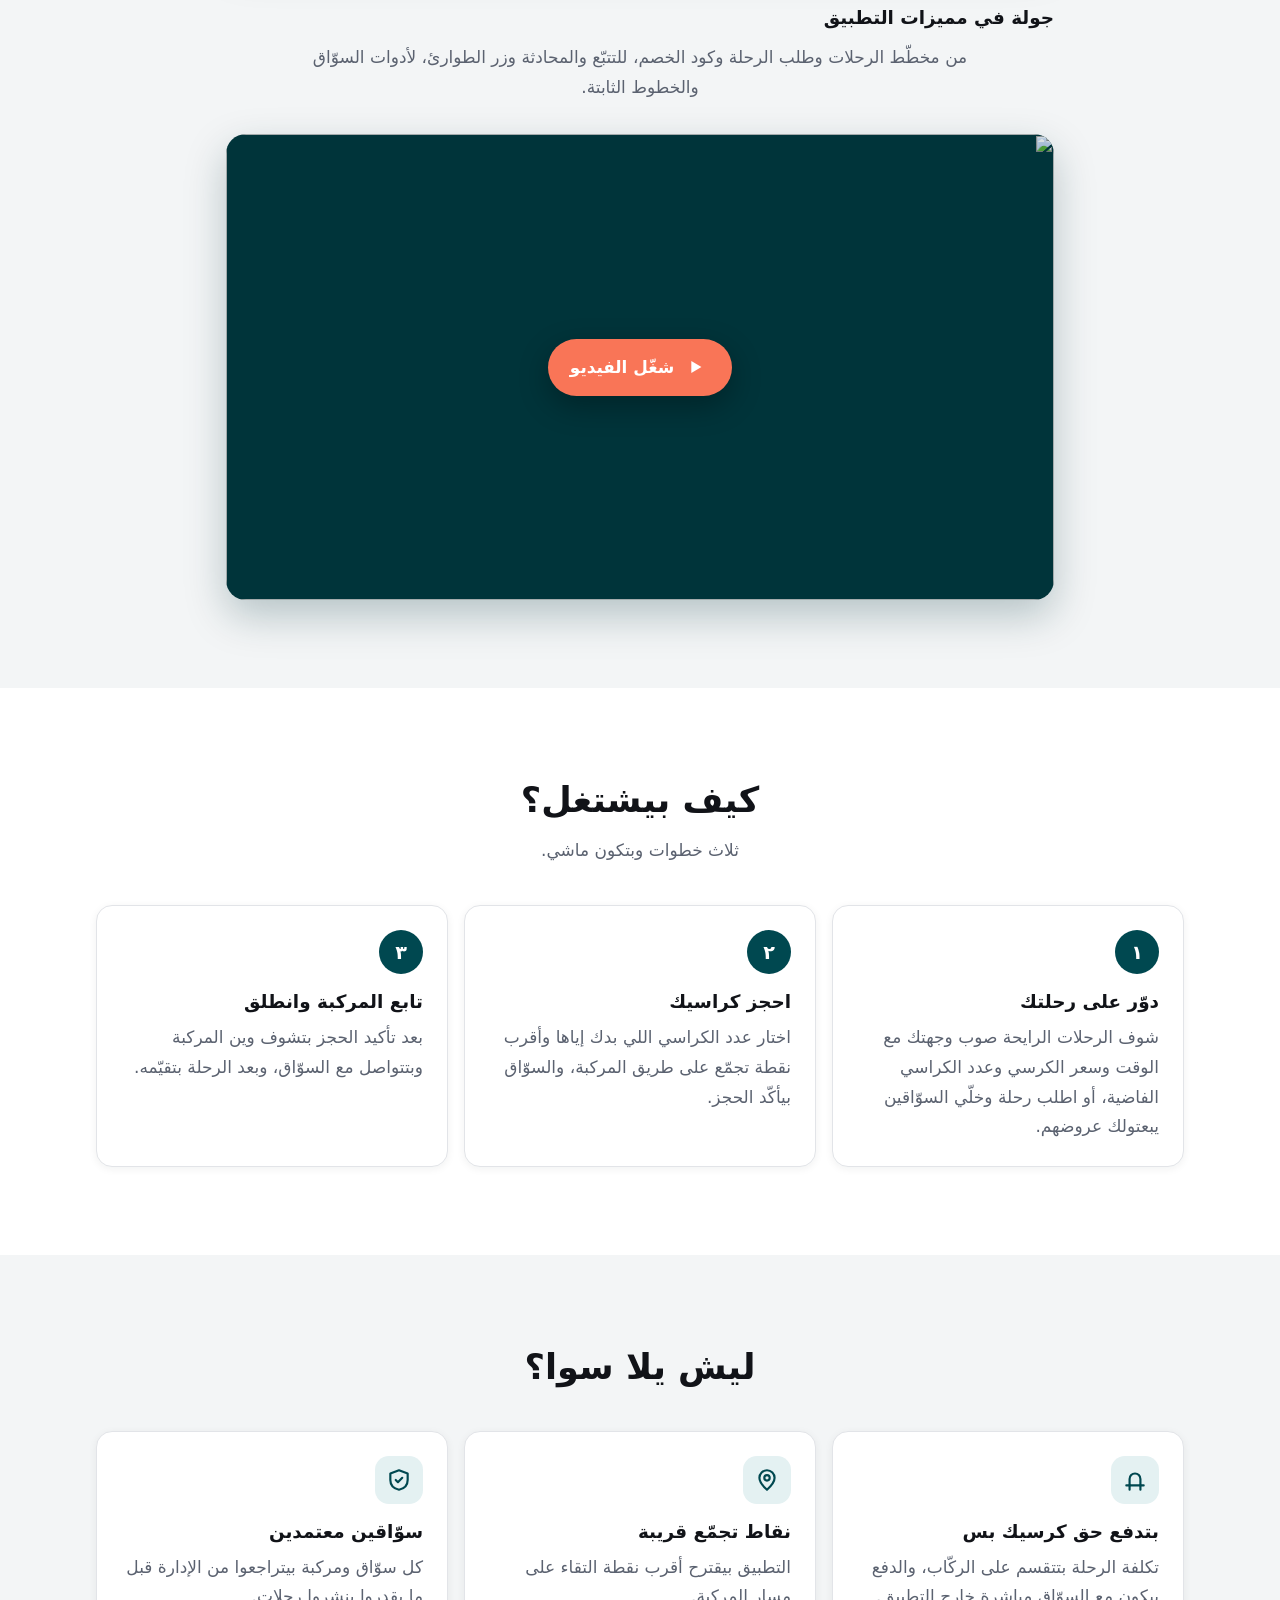
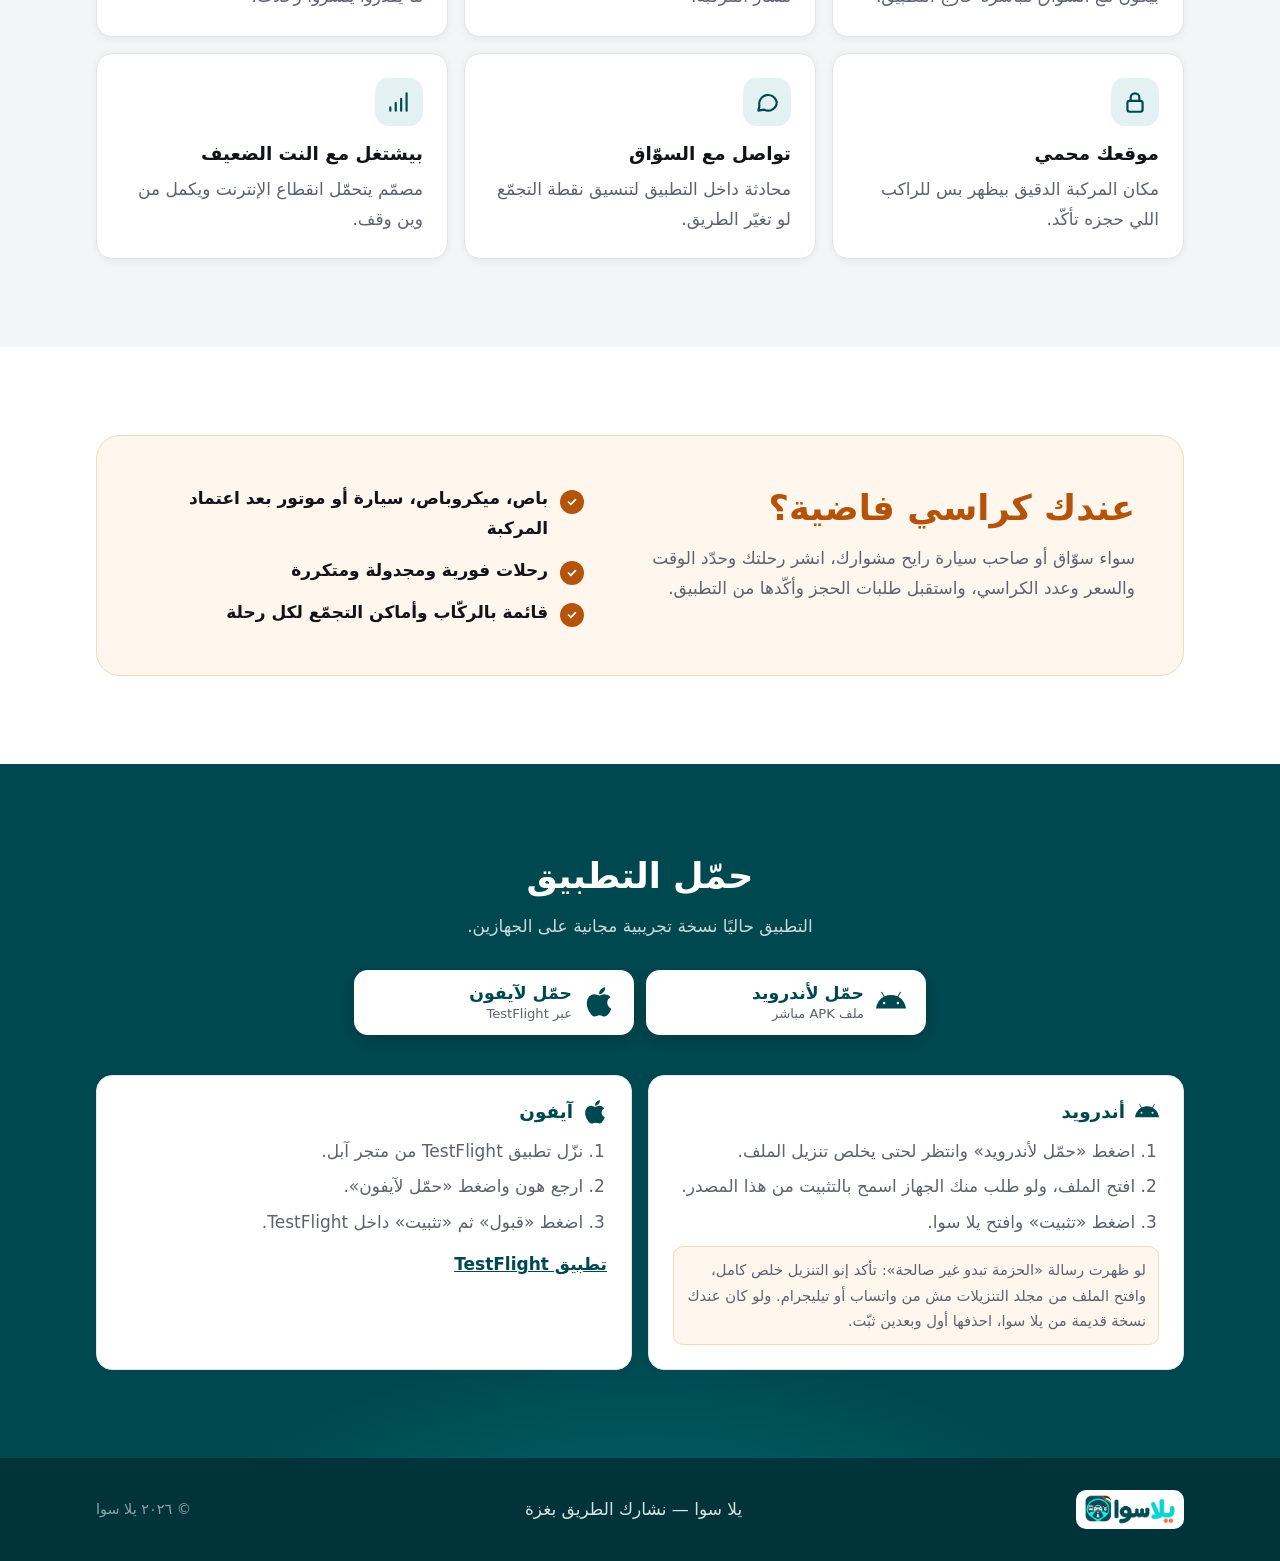
==== commit fa0bfdd9: "Add feature-tour video" ====
--- a/index.html
+++ b/index.html
@@ -68,6 +68,16 @@
           </button>
           <noscript><a class="video-fallback" href="https://youtu.be/taEtm3AaAgA">شغّل الفيديو</a></noscript>
         </div>
+        <h3 class="video-subtitle">جولة في مميزات التطبيق</h3>
+        <p class="section-lead">من مخطّط الرحلات وطلب الرحلة وكود الخصم، للتتبّع والمحادثة وزر الطوارئ، لأدوات السوّاق والخطوط الثابتة.</p>
+        <div class="video-frame" data-video-id="YB1rkpXubZk" data-title="جولة في مميزات تطبيق يلا سوا">
+          <img src="https://i.ytimg.com/vi/YB1rkpXubZk/hqdefault.jpg" alt="" loading="lazy" width="480" height="360">
+          <button type="button" class="play-button">
+            <svg viewBox="0 0 24 24" aria-hidden="true" focusable="false"><path d="M8 5.5v13l11-6.5z"/></svg>
+            <span>شغّل الفيديو</span>
+          </button>
+          <noscript><a class="video-fallback" href="https://youtu.be/YB1rkpXubZk">شغّل الفيديو</a></noscript>
+        </div>
       </div>
     </section>
 
--- a/styles.css
+++ b/styles.css
@@ -330,6 +330,10 @@
   background: var(--canvas);
 }
 
+.video-subtitle {
+  margin-top: 56px;
+}
+
 .video-frame {
   position: relative;
   margin-top: 32px;
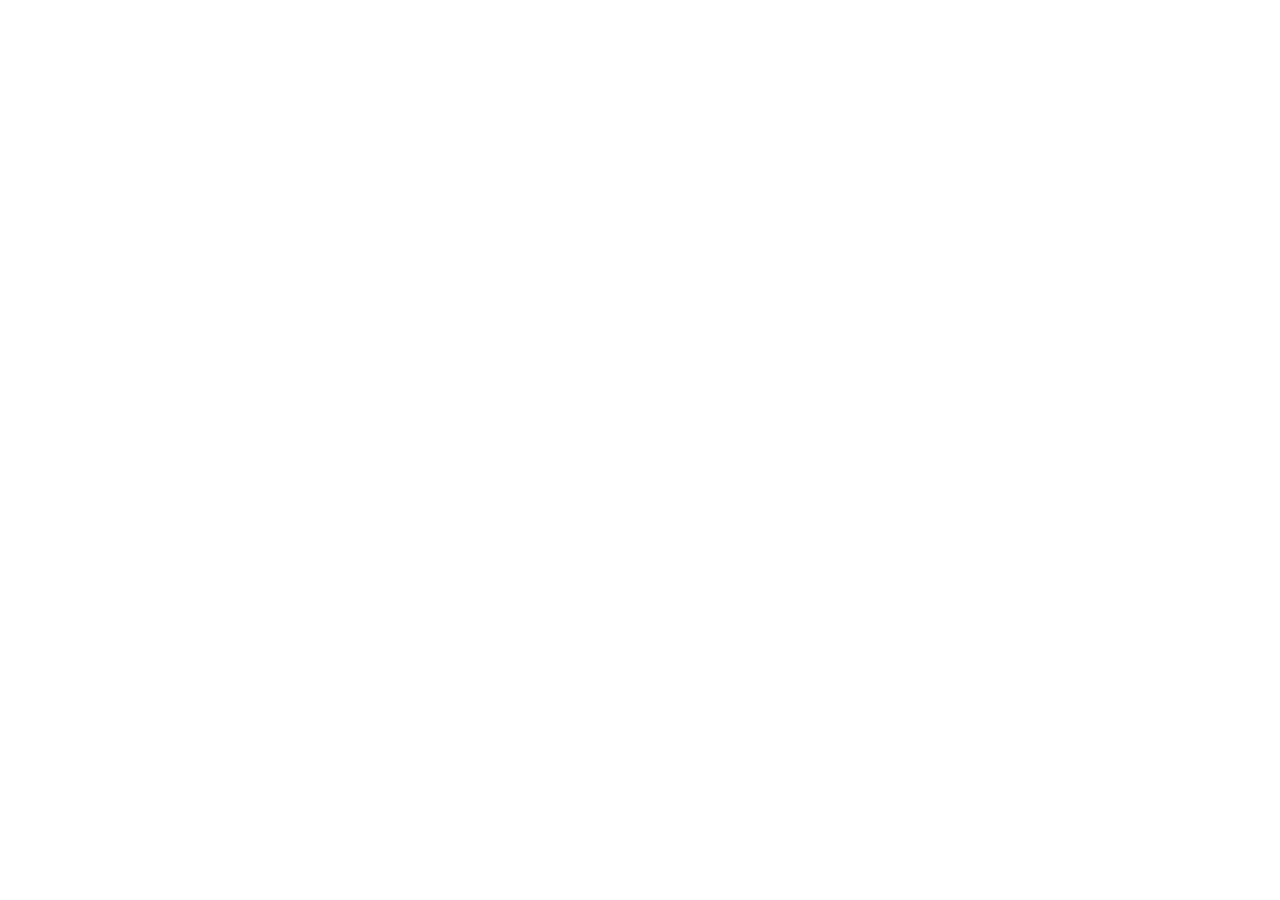
==== commit e60b14f1: "Point the old GitHub Pages copy to yallasawa.app Co-Authored-By: Claude Opus 5.5 <noreply@anthropic." ====
--- a/index.html
+++ b/index.html
@@ -3,198 +3,14 @@
 <head>
   <meta charset="utf-8">
   <meta name="viewport" content="width=device-width, initial-scale=1">
-  <title>يلا سوا | شارك الطريق بغزة</title>
-  <meta name="description" content="احجز كرسي أو أكثر في سيارة رايحة صوب وجهتك بغزة، وادفع حق كرسيك بس. حمّل تطبيق يلا سوا على أندرويد أو آيفون.">
-  <meta name="theme-color" content="#004850">
-  <link rel="canonical" href="https://abukamil.github.io/yalla-sawa-download/">
-  <meta property="og:type" content="website">
-  <meta property="og:locale" content="ar_PS">
-  <meta property="og:title" content="يلا سوا | شارك الطريق بغزة">
-  <meta property="og:description" content="احجز كرسي أو أكثر في سيارة رايحة صوب وجهتك بغزة، وادفع حق كرسيك بس. حمّل تطبيق يلا سوا على أندرويد أو آيفون.">
-  <meta property="og:url" content="https://abukamil.github.io/yalla-sawa-download/">
-  <meta property="og:image" content="https://abukamil.github.io/yalla-sawa-download/og.png">
-  <meta name="twitter:card" content="summary_large_image">
+  <title>يلا سوا Yalla Sawa — انتقل الموقع إلى yallasawa.app</title>
+  <link rel="canonical" href="https://yallasawa.app/">
+  <meta name="robots" content="noindex, follow">
+  <meta http-equiv="refresh" content="0; url=https://yallasawa.app/">
   <link rel="icon" type="image/png" href="favicon.png">
-  <link rel="apple-touch-icon" href="apple-touch-icon.png">
-  <link rel="stylesheet" href="styles.css">
-  <script src="app.js" defer></script>
 </head>
-<body>
-  <header class="site-header">
-    <div class="container header-inner">
-      <a class="brand" href="./" aria-label="يلا سوا"><img src="logo.webp" width="168" height="56" alt="يلا سوا"></a>
-      <nav class="site-nav" aria-label="حمّل التطبيق">
-        <a href="#how">كيف بيشتغل</a>
-        <a href="#drivers">للسوّاقين</a>
-        <a class="nav-cta" href="#download">حمّل التطبيق</a>
-      </nav>
-    </div>
-  </header>
-
-  <main>
-    <section class="hero">
-      <div class="container hero-inner">
-        <div class="hero-copy">
-          <p class="eyebrow">مشاركة المقاعد داخل قطاع غزة</p>
-          <h1>خلّينا نشارك الطريق سوا</h1>
-          <p class="lead">بدل ما تدفع أجرة سيارة كاملة، احجز كرسي أو أكثر في مركبة رايحة صوب وجهتك، واعرف وين نقطة التجمّع ومتى بتوصل السيارة.</p>
-          <div class="downloads" data-location="hero">
-      <a class="store-button" href="https://github.com/abukamil/yalla-sawa-download/releases/latest/download/yalla-sawa.apk" rel="noopener">
-        <svg class="platform-icon" viewBox="0 40 576 460" aria-hidden="true" focusable="false"><path d="M421 314Q399 312 397 290Q399 268 421 266Q442 268 445 290Q442 312 421 314ZM155 314Q134 312 131 290Q134 268 155 266Q177 268 179 290Q177 312 155 314ZM429 169L477 86Q480 81 478 76Q475 71 469 71Q463 71 460 76L411 161Q352 134 288 134Q224 134 165 161L116 76Q113 71 107 71Q101 71 98 76Q96 81 99 86L147 169Q84 204 46 263Q7 321 0 396H576Q569 321 530 263Q492 204 429 169Z"/></svg>
-        <span><strong>حمّل لأندرويد</strong><small>ملف APK مباشر</small></span>
-      </a>
-      <a class="store-button" href="https://testflight.apple.com/join/pW76NSyu" rel="noopener">
-        <svg class="platform-icon" viewBox="0 40 384 460" aria-hidden="true" focusable="false"><path d="M319 281Q318 226 369 196Q340 156 284 151Q267 150 250 155Q233 160 220 165Q204 171 196 172Q185 171 168 164Q144 154 119 152Q75 153 41 186Q6 219 4 286Q4 325 18 367Q25 386 41 416Q57 445 79 468Q101 491 126 492Q142 491 158 484Q176 475 201 474Q225 475 242 483Q258 491 278 492Q302 490 323 469Q344 447 359 420Q374 392 380 373Q335 348 326 317Q317 287 319 281ZM262 117Q281 92 285 72Q288 53 286 44Q268 45 249 55Q231 65 218 79Q191 109 193 151Q232 152 262 117Z"/></svg>
-        <span><strong>حمّل لآيفون</strong><small>عبر TestFlight</small></span>
-      </a>
-    </div>
-          <p class="hero-note">نسخة تجريبية مجانية</p>
-        </div>
-        <div class="hero-visual" aria-hidden="true">
-          <div class="phone"><img src="screen.webp" width="600" height="1260" alt="" fetchpriority="high"></div>
-        </div>
-      </div>
-    </section>
-
-    <section class="section video-section" id="video">
-      <div class="container narrow">
-        <h2>شوف كيف بيشتغل يلا سوا</h2>
-        <p class="section-lead">فيديو قصير لأصحاب السيارات: كيف تشارك الكراسي الفاضية بمشوارك، وتوفّر من تكلفته.</p>
-        <div class="video-frame" data-video-id="taEtm3AaAgA" data-title="فيديو تطبيق يلا سوا">
-          <img src="https://i.ytimg.com/vi/taEtm3AaAgA/hqdefault.jpg" alt="" loading="lazy" width="480" height="360">
-          <button type="button" class="play-button">
-            <svg viewBox="0 0 24 24" aria-hidden="true" focusable="false"><path d="M8 5.5v13l11-6.5z"/></svg>
-            <span>شغّل الفيديو</span>
-          </button>
-          <noscript><a class="video-fallback" href="https://youtu.be/taEtm3AaAgA">شغّل الفيديو</a></noscript>
-        </div>
-        <h3 class="video-subtitle">جولة في مميزات التطبيق</h3>
-        <p class="section-lead">من مخطّط الرحلات وطلب الرحلة وكود الخصم، للتتبّع والمحادثة وزر الطوارئ، لأدوات السوّاق والخطوط الثابتة.</p>
-        <div class="video-frame" data-video-id="YB1rkpXubZk" data-title="جولة في مميزات تطبيق يلا سوا">
-          <img src="https://i.ytimg.com/vi/YB1rkpXubZk/hqdefault.jpg" alt="" loading="lazy" width="480" height="360">
-          <button type="button" class="play-button">
-            <svg viewBox="0 0 24 24" aria-hidden="true" focusable="false"><path d="M8 5.5v13l11-6.5z"/></svg>
-            <span>شغّل الفيديو</span>
-          </button>
-          <noscript><a class="video-fallback" href="https://youtu.be/YB1rkpXubZk">شغّل الفيديو</a></noscript>
-        </div>
-      </div>
-    </section>
-
-    <section class="section" id="how">
-      <div class="container">
-        <h2>كيف بيشتغل؟</h2>
-        <p class="section-lead">ثلاث خطوات وبتكون ماشي.</p>
-        <ol class="how-steps">
-          <li class="card">
-            <span class="step-number">١</span>
-            <h3>دوّر على رحلتك</h3>
-            <p>شوف الرحلات الرايحة صوب وجهتك مع الوقت وسعر الكرسي وعدد الكراسي الفاضية، أو اطلب رحلة وخلّي السوّاقين يبعتولك عروضهم.</p>
-          </li>
-          <li class="card">
-            <span class="step-number">٢</span>
-            <h3>احجز كراسيك</h3>
-            <p>اختار عدد الكراسي اللي بدك إياها وأقرب نقطة تجمّع على طريق المركبة، والسوّاق بيأكّد الحجز.</p>
-          </li>
-          <li class="card">
-            <span class="step-number">٣</span>
-            <h3>تابع المركبة وانطلق</h3>
-            <p>بعد تأكيد الحجز بتشوف وين المركبة وبتتواصل مع السوّاق، وبعد الرحلة بتقيّمه.</p>
-          </li>
-        </ol>
-      </div>
-    </section>
-
-    <section class="section tinted">
-      <div class="container">
-        <h2>ليش يلا سوا؟</h2>
-        <ul class="feature-grid">
-          <li class="card feature">
-            <span class="icon-well"><svg class="feature-icon" viewBox="0 0 24 24" aria-hidden="true" focusable="false"><path d="M7 17V11a5 5 0 0 1 10 0v6"/><path d="M4 17h16"/><path d="M7 17v4M17 17v4"/></svg></span>
-            <h3>بتدفع حق كرسيك بس</h3>
-            <p>تكلفة الرحلة بتتقسم على الركّاب، والدفع بيكون مع السوّاق مباشرة خارج التطبيق.</p>
-          </li>
-          <li class="card feature">
-            <span class="icon-well"><svg class="feature-icon" viewBox="0 0 24 24" aria-hidden="true" focusable="false"><path d="M12 21s-7-6.2-7-11a7 7 0 0 1 14 0c0 4.8-7 11-7 11z"/><circle cx="12" cy="10" r="2.5"/></svg></span>
-            <h3>نقاط تجمّع قريبة</h3>
-            <p>التطبيق بيقترح أقرب نقطة التقاء على مسار المركبة.</p>
-          </li>
-          <li class="card feature">
-            <span class="icon-well"><svg class="feature-icon" viewBox="0 0 24 24" aria-hidden="true" focusable="false"><path d="M12 3l8 3v6c0 5-3.5 8-8 9-4.5-1-8-4-8-9V6z"/><path d="M9 12l2 2 4-4"/></svg></span>
-            <h3>سوّاقين معتمدين</h3>
-            <p>كل سوّاق ومركبة بيتراجعوا من الإدارة قبل ما يقدروا ينشروا رحلات.</p>
-          </li>
-          <li class="card feature">
-            <span class="icon-well"><svg class="feature-icon" viewBox="0 0 24 24" aria-hidden="true" focusable="false"><rect x="5" y="11" width="14" height="10" rx="2"/><path d="M8 11V8a4 4 0 0 1 8 0v3"/></svg></span>
-            <h3>موقعك محمي</h3>
-            <p>مكان المركبة الدقيق بيظهر بس للراكب اللي حجزه تأكّد.</p>
-          </li>
-          <li class="card feature">
-            <span class="icon-well"><svg class="feature-icon" viewBox="0 0 24 24" aria-hidden="true" focusable="false"><path d="M21 12a8 8 0 0 1-11.6 7.1L4 20l1-4.6A8 8 0 1 1 21 12z"/></svg></span>
-            <h3>تواصل مع السوّاق</h3>
-            <p>محادثة داخل التطبيق لتنسيق نقطة التجمّع لو تغيّر الطريق.</p>
-          </li>
-          <li class="card feature">
-            <span class="icon-well"><svg class="feature-icon" viewBox="0 0 24 24" aria-hidden="true" focusable="false"><path d="M4 20v-3M9 20v-7M14 20V9M19 20V4"/></svg></span>
-            <h3>بيشتغل مع النت الضعيف</h3>
-            <p>مصمّم يتحمّل انقطاع الإنترنت ويكمل من وين وقف.</p>
-          </li>
-        </ul>
-      </div>
-    </section>
-
-    <section class="section" id="drivers">
-      <div class="container">
-        <div class="drivers-card">
-          <div>
-            <h2>عندك كراسي فاضية؟</h2>
-            <p>سواء سوّاق أو صاحب سيارة رايح مشوارك، انشر رحلتك وحدّد الوقت والسعر وعدد الكراسي، واستقبل طلبات الحجز وأكّدها من التطبيق.</p>
-          </div>
-          <ul class="check-list">
-            <li>باص، ميكروباص، سيارة أو موتور بعد اعتماد المركبة</li>
-            <li>رحلات فورية ومجدولة ومتكررة</li>
-            <li>قائمة بالركّاب وأماكن التجمّع لكل رحلة</li>
-          </ul>
-        </div>
-      </div>
-    </section>
-
-    <section class="section download-section" id="download">
-      <div class="container">
-        <h2>حمّل التطبيق</h2>
-        <p class="section-lead">التطبيق حاليًا نسخة تجريبية مجانية على الجهازين.</p>
-        <div class="downloads" data-location="install">
-      <a class="store-button" href="https://github.com/abukamil/yalla-sawa-download/releases/latest/download/yalla-sawa.apk" rel="noopener">
-        <svg class="platform-icon" viewBox="0 40 576 460" aria-hidden="true" focusable="false"><path d="M421 314Q399 312 397 290Q399 268 421 266Q442 268 445 290Q442 312 421 314ZM155 314Q134 312 131 290Q134 268 155 266Q177 268 179 290Q177 312 155 314ZM429 169L477 86Q480 81 478 76Q475 71 469 71Q463 71 460 76L411 161Q352 134 288 134Q224 134 165 161L116 76Q113 71 107 71Q101 71 98 76Q96 81 99 86L147 169Q84 204 46 263Q7 321 0 396H576Q569 321 530 263Q492 204 429 169Z"/></svg>
-        <span><strong>حمّل لأندرويد</strong><small>ملف APK مباشر</small></span>
-      </a>
-      <a class="store-button" href="https://testflight.apple.com/join/pW76NSyu" rel="noopener">
-        <svg class="platform-icon" viewBox="0 40 384 460" aria-hidden="true" focusable="false"><path d="M319 281Q318 226 369 196Q340 156 284 151Q267 150 250 155Q233 160 220 165Q204 171 196 172Q185 171 168 164Q144 154 119 152Q75 153 41 186Q6 219 4 286Q4 325 18 367Q25 386 41 416Q57 445 79 468Q101 491 126 492Q142 491 158 484Q176 475 201 474Q225 475 242 483Q258 491 278 492Q302 490 323 469Q344 447 359 420Q374 392 380 373Q335 348 326 317Q317 287 319 281ZM262 117Q281 92 285 72Q288 53 286 44Q268 45 249 55Q231 65 218 79Q191 109 193 151Q232 152 262 117Z"/></svg>
-        <span><strong>حمّل لآيفون</strong><small>عبر TestFlight</small></span>
-      </a>
-    </div>
-        <div class="install-grid">
-          <div class="card">
-            <h3><svg class="platform-icon" viewBox="0 40 576 460" aria-hidden="true" focusable="false"><path d="M421 314Q399 312 397 290Q399 268 421 266Q442 268 445 290Q442 312 421 314ZM155 314Q134 312 131 290Q134 268 155 266Q177 268 179 290Q177 312 155 314ZM429 169L477 86Q480 81 478 76Q475 71 469 71Q463 71 460 76L411 161Q352 134 288 134Q224 134 165 161L116 76Q113 71 107 71Q101 71 98 76Q96 81 99 86L147 169Q84 204 46 263Q7 321 0 396H576Q569 321 530 263Q492 204 429 169Z"/></svg> أندرويد</h3>
-            <ol class="install-steps"><li>اضغط «حمّل لأندرويد» وانتظر لحتى يخلص تنزيل الملف.</li><li>افتح الملف، ولو طلب منك الجهاز اسمح بالتثبيت من هذا المصدر.</li><li>اضغط «تثبيت» وافتح يلا سوا.</li></ol>
-            <p class="install-note">لو ظهرت رسالة «الحزمة تبدو غير صالحة»: تأكد إنو التنزيل خلص كامل، وافتح الملف من مجلد التنزيلات مش من واتساب أو تيليجرام. ولو كان عندك نسخة قديمة من يلا سوا، احذفها أول وبعدين ثبّت.</p>
-          </div>
-          <div class="card">
-            <h3><svg class="platform-icon" viewBox="0 40 384 460" aria-hidden="true" focusable="false"><path d="M319 281Q318 226 369 196Q340 156 284 151Q267 150 250 155Q233 160 220 165Q204 171 196 172Q185 171 168 164Q144 154 119 152Q75 153 41 186Q6 219 4 286Q4 325 18 367Q25 386 41 416Q57 445 79 468Q101 491 126 492Q142 491 158 484Q176 475 201 474Q225 475 242 483Q258 491 278 492Q302 490 323 469Q344 447 359 420Q374 392 380 373Q335 348 326 317Q317 287 319 281ZM262 117Q281 92 285 72Q288 53 286 44Q268 45 249 55Q231 65 218 79Q191 109 193 151Q232 152 262 117Z"/></svg> آيفون</h3>
-            <ol class="install-steps"><li>نزّل تطبيق TestFlight من متجر آبل.</li><li>ارجع هون واضغط «حمّل لآيفون».</li><li>اضغط «قبول» ثم «تثبيت» داخل TestFlight.</li></ol>
-            <a class="text-link" href="https://apps.apple.com/app/testflight/id899247664" rel="noopener">تطبيق TestFlight</a>
-          </div>
-        </div>
-      </div>
-    </section>
-  </main>
-
-  <footer class="site-footer">
-    <div class="container footer-inner">
-      <img src="logo.webp" width="120" height="40" alt="" loading="lazy">
-      <p>يلا سوا — نشارك الطريق بغزة</p>
-      <p class="muted">© ٢٠٢٦ يلا سوا</p>
-    </div>
-  </footer>
+<body style="font-family: system-ui, sans-serif; text-align: center; padding: 48px 16px;">
+  <p>موقع يلا سوا صار على <a href="https://yallasawa.app/">yallasawa.app</a></p>
+  <script>location.replace("https://yallasawa.app/");</script>
 </body>
 </html>
